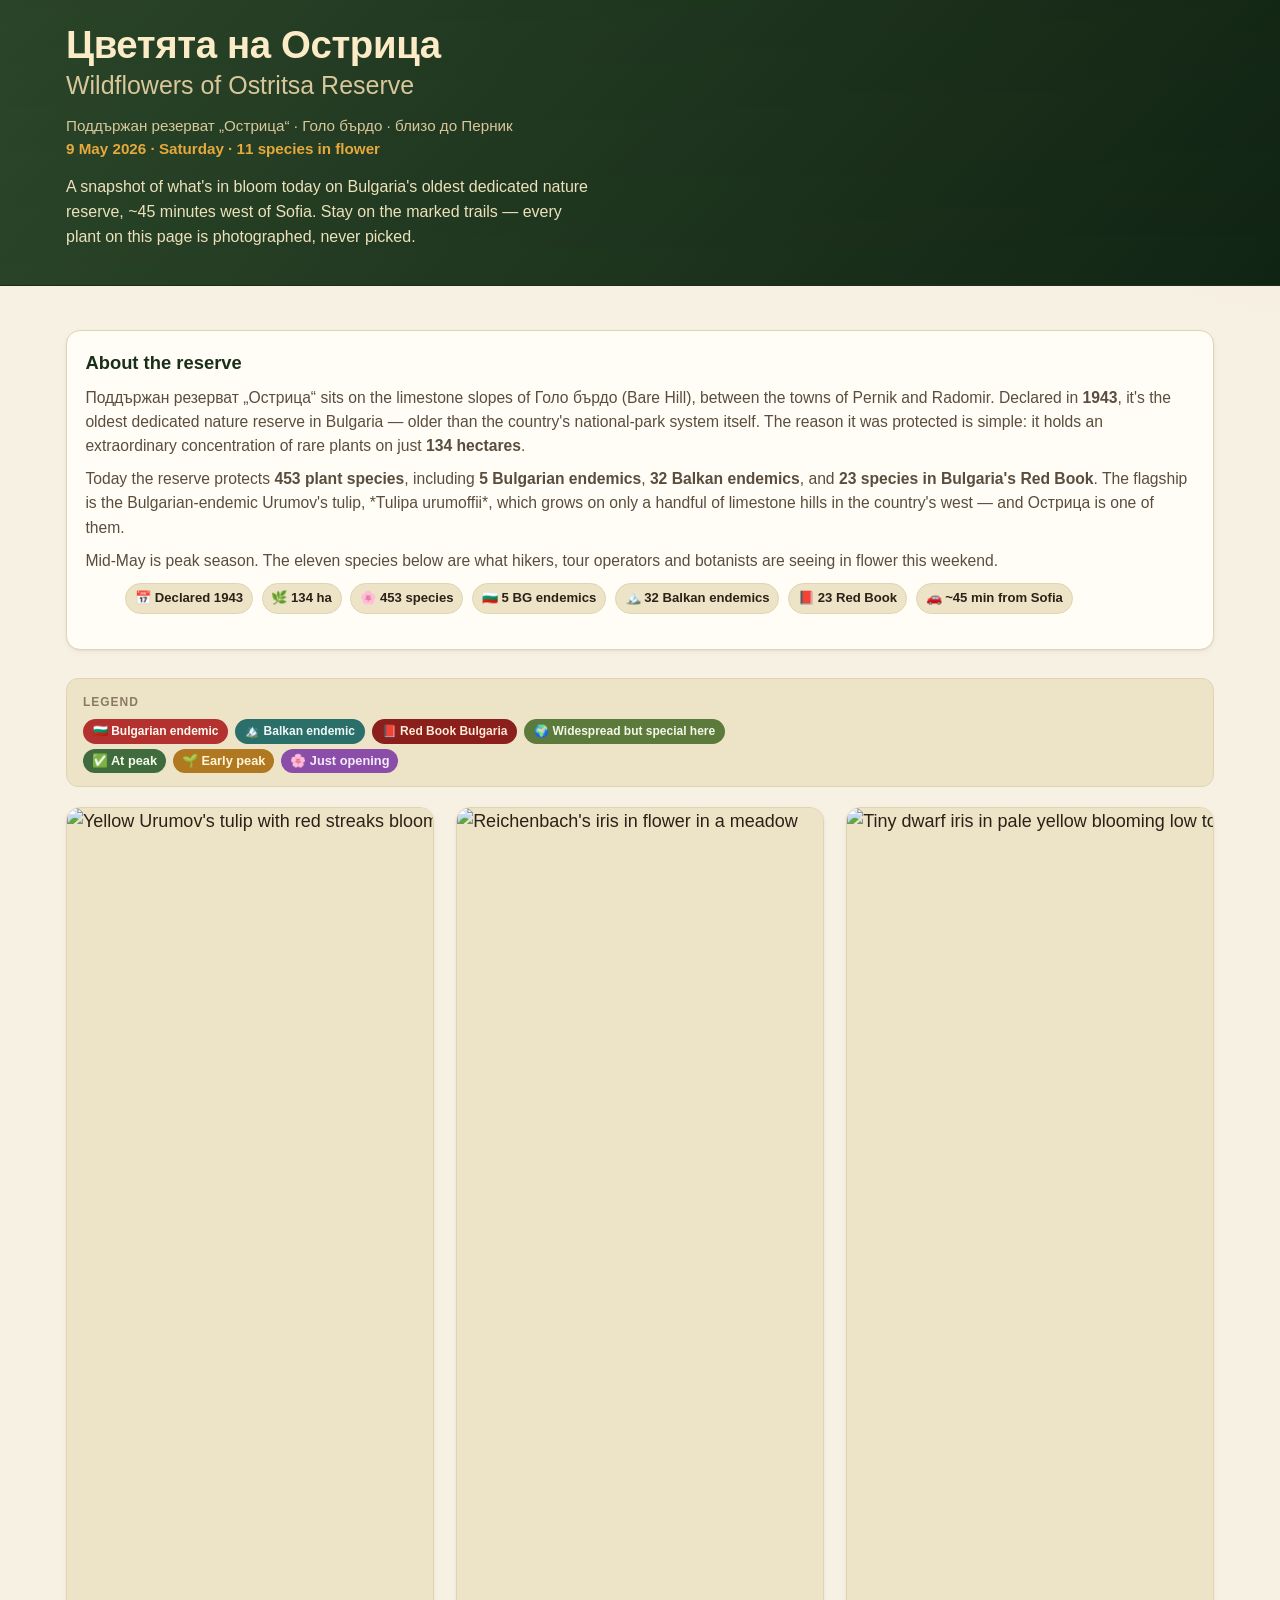
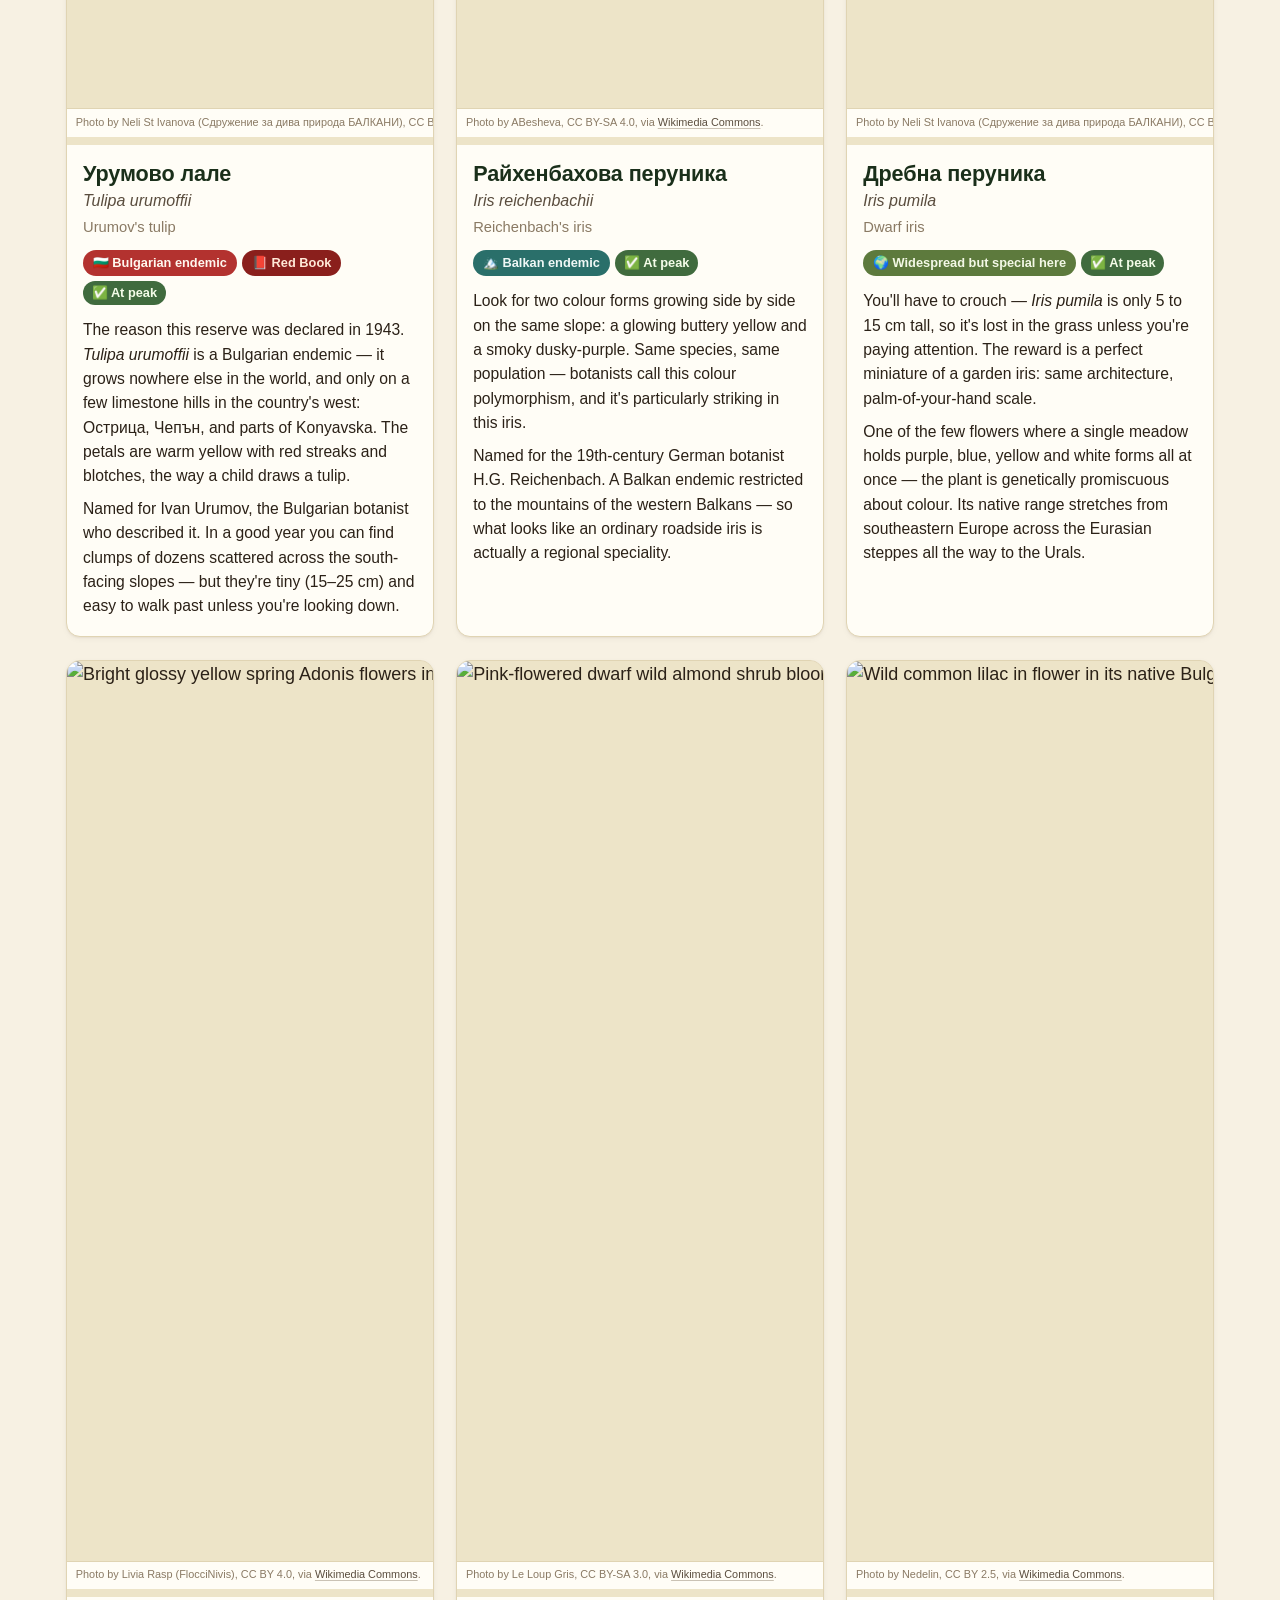
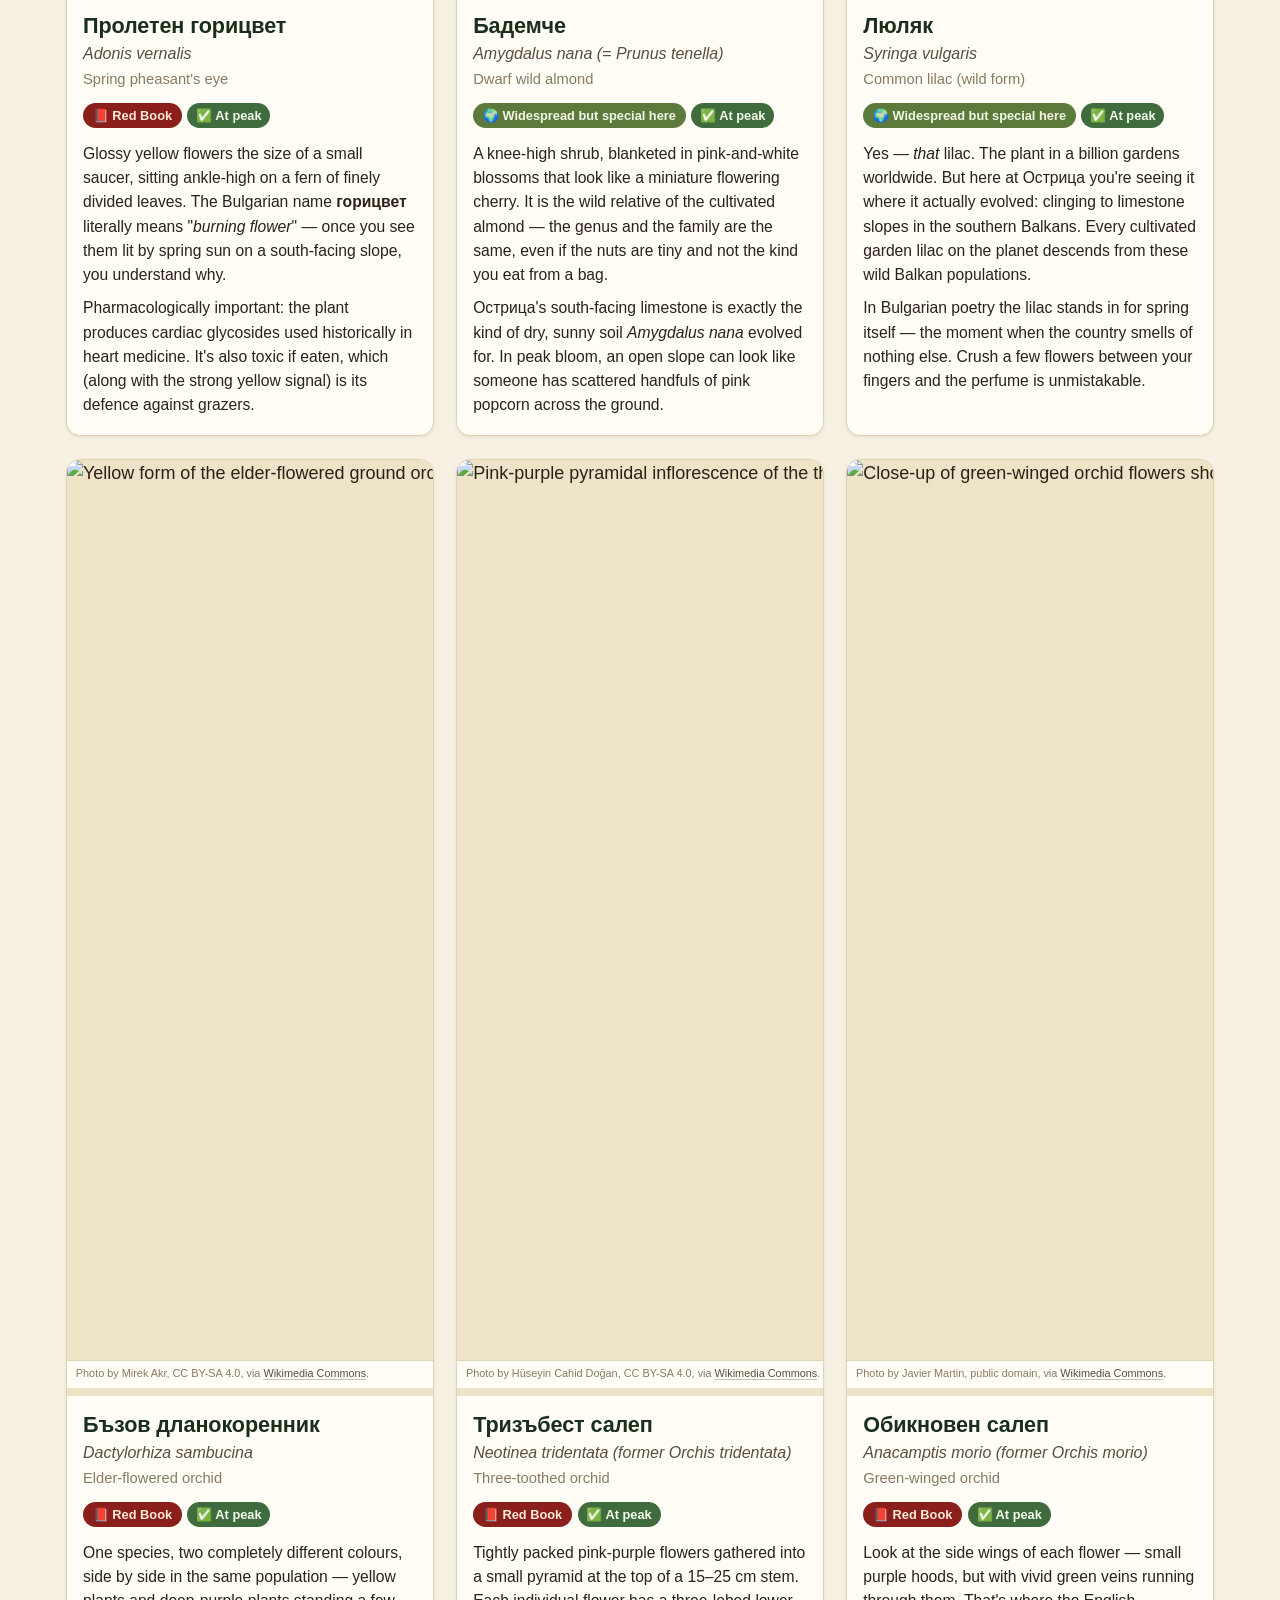
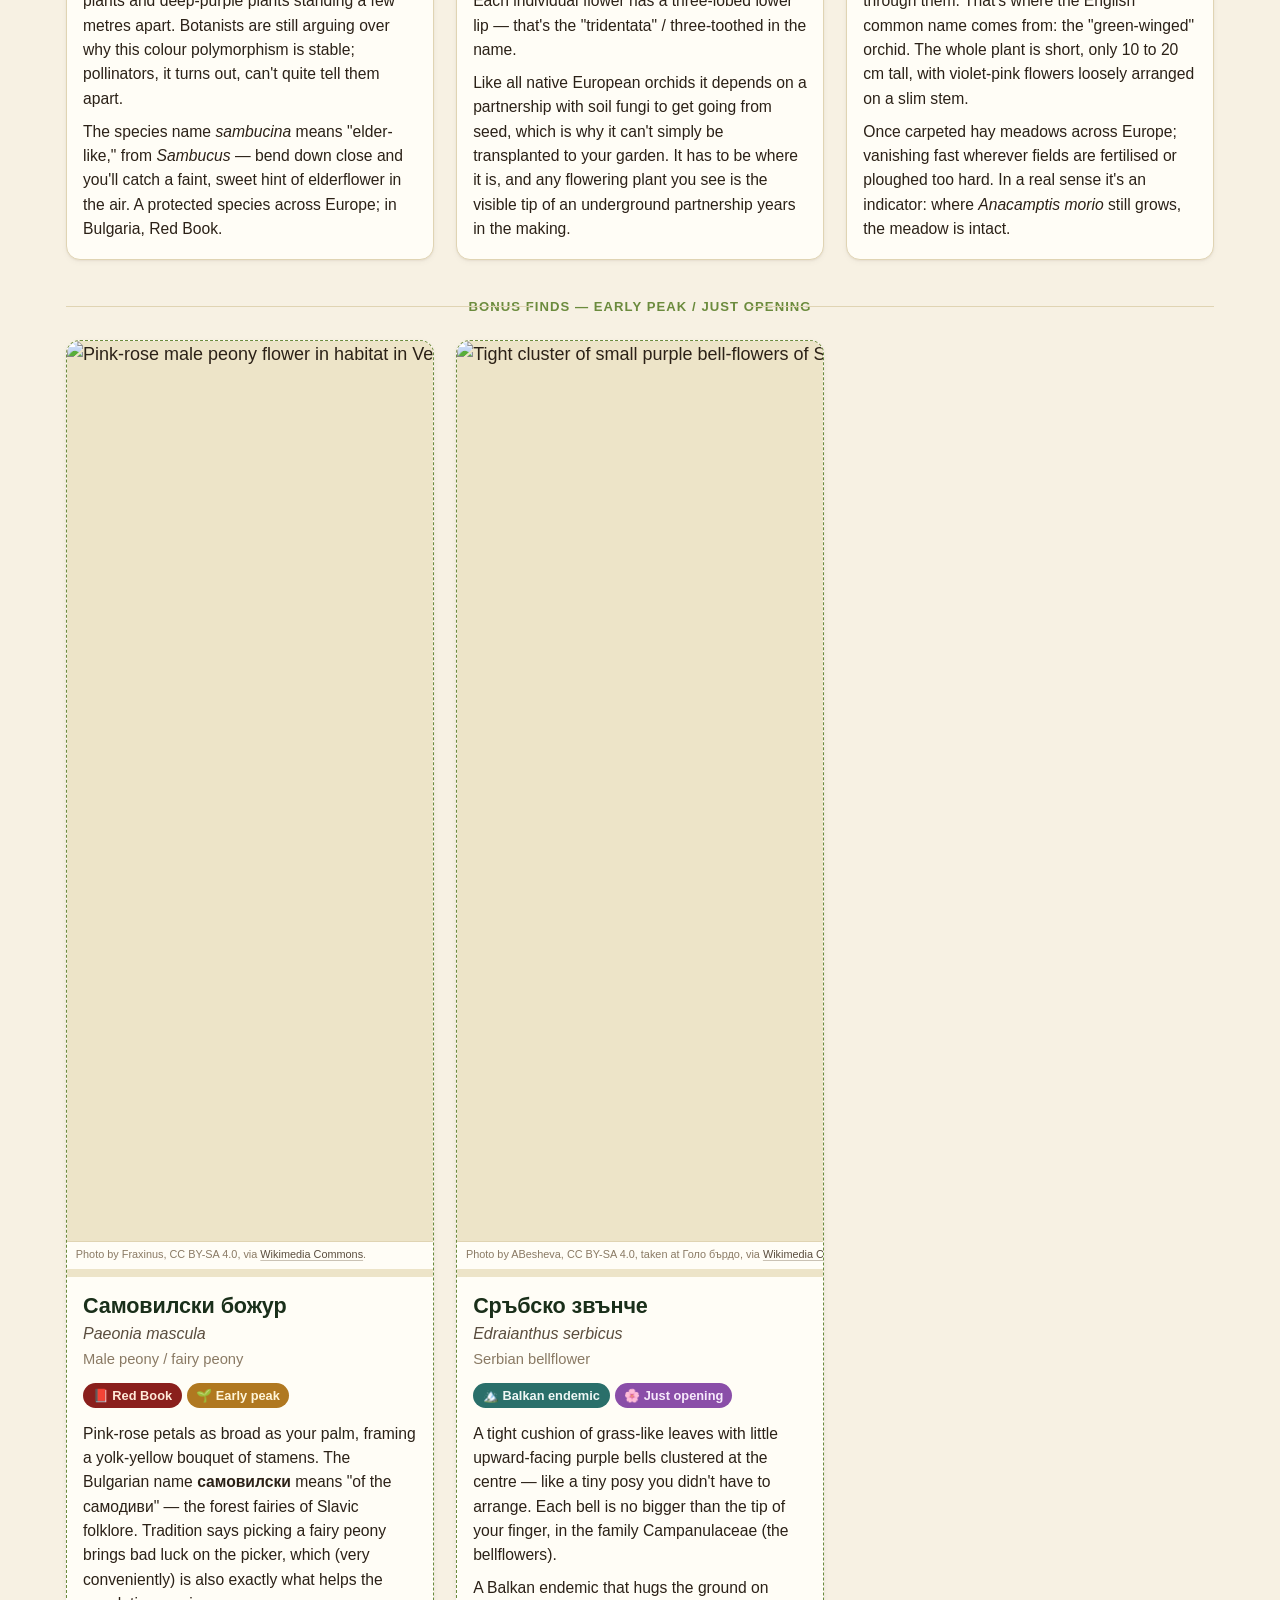
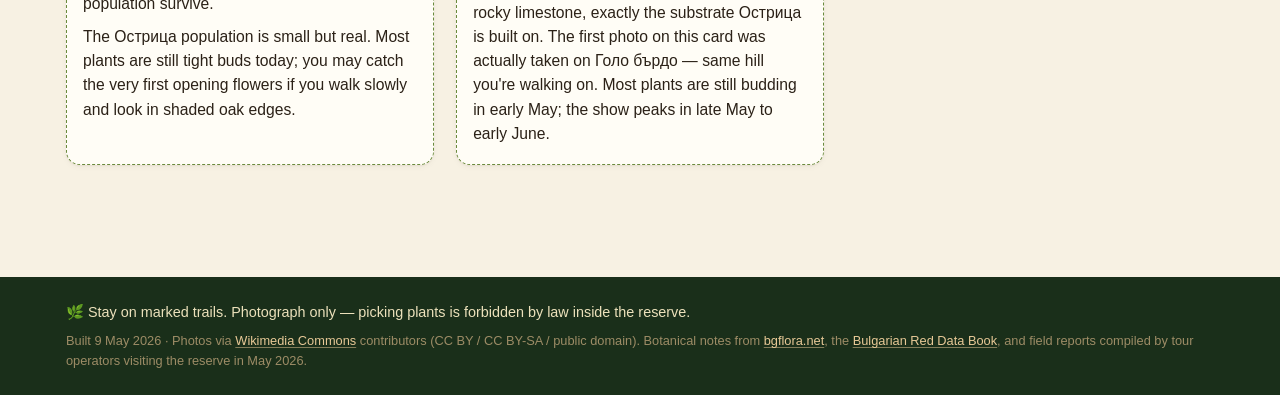
==== ostritsa-flowers-may-2026/index.html @ 16b2f742 "Add ostritsa-flowers-may-2026: 11 wildflowers in bloom today Single self-contained HTML page listing" ====
<!doctype html>
<html lang="bg">
<head>
<meta charset="utf-8" />
<meta name="viewport" content="width=device-width,initial-scale=1,viewport-fit=cover" />
<meta name="theme-color" content="#2d4a2c" />
<meta name="color-scheme" content="light" />
<title lang="bg">Цветята на Острица — 9 май 2026</title>
<meta name="description" content="Какви диви цветя цъфтят сега в Поддържан резерват „Острица“ на Голо бърдо, край Перник — 11 вида на 9 май 2026 г." />
<meta property="og:title" content="Цветята на Острица — Wildflowers of Ostritsa Reserve" />
<meta property="og:description" content="Eleven wildflower species blooming today (9 May 2026) at Bulgaria's oldest dedicated nature reserve, on Golo Bardo near Pernik." />
<meta property="og:type" content="article" />
<style>
/* ------------------------------------------------------------------
   Цветята на Острица — single-file mobile-first stylesheet
   Warm, natural palette: aged-cream paper, forest green, terracotta
   ------------------------------------------------------------------ */

:root {
  /* palette */
  --paper:        #f7f1e3;   /* warm cream background */
  --paper-deep:   #ede4c8;   /* slightly darker cream for header/footer */
  --card:         #fffdf6;   /* card surface */
  --ink:          #2b2117;   /* primary text */
  --ink-soft:     #5a4d3e;   /* secondary text */
  --ink-mute:     #8a7a64;   /* tertiary text */
  --rule:         #e0d4b3;   /* dividers and outlines */

  --forest:       #2d4a2c;   /* primary accent (header band) */
  --forest-deep:  #1a2f1a;
  --moss:         #6b8b3d;
  --terracotta:   #c75d3a;   /* warm accent */
  --sun:          #e6a93b;   /* highlight */

  /* rarity badge colors */
  --badge-bg:     #b3322f;   /* Bulgarian endemic — strong red */
  --badge-bg-fg:  #fff8ef;
  --badge-bk:     #2a6f6a;   /* Balkan endemic — teal */
  --badge-bk-fg:  #f0f8f6;
  --badge-rb:     #8a1f1c;   /* Red Book — deep crimson */
  --badge-rb-fg:  #ffe9d8;
  --badge-ws:     #5d7a3d;   /* widespread but special — sage */
  --badge-ws-fg:  #f3f8e6;

  /* bloom-status colors */
  --status-peak-bg:   #406b3e;
  --status-peak-fg:   #f3fce8;
  --status-early-bg:  #b07820;
  --status-early-fg:  #fff5d8;
  --status-open-bg:   #8a4ea8;
  --status-open-fg:   #f7eafc;

  /* layout */
  --maxw: 1180px;
  --gap:  1rem;
  --radius: 14px;

  /* shadows */
  --shadow-sm: 0 1px 2px rgba(43, 33, 23, 0.06), 0 2px 6px rgba(43, 33, 23, 0.04);
  --shadow-md: 0 2px 6px rgba(43, 33, 23, 0.08), 0 8px 22px rgba(43, 33, 23, 0.10);
}

/* ----- reset-ish ----- */
*, *::before, *::after { box-sizing: border-box; }

html {
  -webkit-text-size-adjust: 100%;
  scroll-behavior: smooth;
}

body {
  margin: 0;
  font-family: -apple-system, BlinkMacSystemFont, "Segoe UI", Roboto,
               "Helvetica Neue", Arial, "Noto Sans", "Liberation Sans",
               "Apple Color Emoji", "Segoe UI Emoji", "Noto Color Emoji",
               sans-serif;
  font-size: 17px;
  line-height: 1.55;
  color: var(--ink);
  background: var(--paper);
  background-image:
    radial-gradient(900px 500px at 0% -10%, rgba(231, 207, 154, 0.50), transparent 60%),
    radial-gradient(800px 500px at 110% 5%, rgba(199, 93, 58, 0.10), transparent 60%);
  background-attachment: fixed;
  -webkit-font-smoothing: antialiased;
  -moz-osx-font-smoothing: grayscale;
}

img { max-width: 100%; display: block; }

a {
  color: var(--terracotta);
  text-decoration: underline;
  text-decoration-thickness: 1px;
  text-underline-offset: 2px;
  border-radius: 2px;
}
a:focus-visible { outline: 2px solid var(--terracotta); outline-offset: 2px; }
a:hover { color: #a64528; }

p { margin: 0 0 .75em; }

/* ----- layout ----- */
.container {
  max-width: var(--maxw);
  margin: 0 auto;
  padding: 1.25rem 1rem 4rem;
}

/* ----- header ----- */
.site-header {
  background:
    linear-gradient(180deg, rgba(0,0,0,0.08), rgba(0,0,0,0)),
    linear-gradient(135deg, var(--forest) 0%, var(--forest-deep) 70%, #102414 100%);
  color: #fbecc7;
  border-bottom: 1px solid var(--forest-deep);
}
.site-header .header-inner {
  max-width: var(--maxw);
  margin: 0 auto;
  padding: 1.5rem 1rem 1.5rem;
}
.site-header h1 {
  font-size: clamp(1.5rem, 5vw + .25rem, 2.4rem);
  line-height: 1.1;
  margin: 0;
  font-weight: 700;
  color: #fbecc7;
  letter-spacing: -0.01em;
}
.site-header h1 .h1-en {
  display: block;
  font-size: 0.65em;
  font-weight: 500;
  color: #d8c79a;
  margin-top: .25em;
  letter-spacing: 0;
}
.site-header .meta {
  margin-top: .85rem;
  color: #d8c79a;
  font-size: .95rem;
  font-weight: 500;
}
.site-header .meta .date { color: var(--sun); font-weight: 600; }
.site-header .lede {
  margin-top: .9rem;
  color: #ece1bb;
  font-size: 1rem;
  line-height: 1.55;
  max-width: 60ch;
}

/* ----- intro ----- */
.intro {
  background: var(--card);
  border: 1px solid var(--rule);
  border-radius: var(--radius);
  padding: 1.1rem 1.15rem;
  margin: 1.5rem 0 1.75rem;
  box-shadow: var(--shadow-sm);
}
.intro h2 {
  font-size: 1.15rem;
  margin: 0 0 .5rem;
  color: var(--forest-deep);
}
.intro p { margin: 0 0 .55em; color: var(--ink-soft); font-size: .98rem; }
.intro p:last-child { margin-bottom: 0; }
.intro .stats {
  display: flex;
  flex-wrap: wrap;
  gap: .35rem .55rem;
  margin-top: .65rem;
}
.intro .stat-chip {
  display: inline-flex;
  align-items: center;
  background: var(--paper-deep);
  border: 1px solid var(--rule);
  color: var(--ink);
  font-size: .82rem;
  font-weight: 600;
  padding: .25rem .55rem;
  border-radius: 999px;
}

/* ----- legend ----- */
.legend {
  margin: 0 0 1.25rem;
  padding: .85rem 1rem;
  background: var(--paper-deep);
  border: 1px solid var(--rule);
  border-radius: 12px;
}
.legend h3 {
  font-size: .75rem;
  font-weight: 700;
  text-transform: uppercase;
  letter-spacing: .08em;
  color: var(--ink-mute);
  margin: 0 0 .5rem;
}
.legend-row {
  display: flex;
  flex-wrap: wrap;
  gap: .35rem .45rem;
}
.legend .badge { font-size: .75rem; }

/* ----- species grid ----- */
.species-grid {
  display: grid;
  grid-template-columns: 1fr;
  gap: 1.1rem;
}

@media (min-width: 768px) {
  .species-grid { grid-template-columns: 1fr 1fr; gap: 1.4rem; }
}

@media (min-width: 1100px) {
  .species-grid { grid-template-columns: 1fr 1fr 1fr; }
}

/* ----- card ----- */
.species-card {
  background: var(--card);
  border: 1px solid var(--rule);
  border-radius: var(--radius);
  overflow: hidden;
  box-shadow: var(--shadow-sm);
  display: flex;
  flex-direction: column;
}
.species-card.bonus {
  border-style: dashed;
  border-color: var(--moss);
  background:
    linear-gradient(0deg, var(--card), var(--card)),
    linear-gradient(180deg, rgba(107, 139, 61, 0.08), transparent);
}

.photos { display: grid; gap: 1px; background: var(--rule); }
.photos.one  { grid-template-columns: 1fr; }
.photos.two  { grid-template-columns: 1fr 1fr; }
@media (max-width: 480px) {
  .photos.two { grid-template-columns: 1fr; }
}

.photo {
  position: relative;
  background: var(--paper-deep);
  display: block;
}
.photo img {
  width: 100%;
  aspect-ratio: 4 / 3;
  object-fit: cover;
  display: block;
}
.photo .credit {
  font-size: .68rem;
  line-height: 1.35;
  color: var(--ink-mute);
  padding: .35rem .55rem .45rem;
  background: var(--card);
  border-top: 1px solid var(--rule);
}
.photo .credit a {
  color: var(--ink-soft);
  text-decoration: underline;
  text-decoration-color: rgba(138, 122, 100, 0.45);
}

/* placeholder photo (when no Commons image is available) */
.photo-placeholder {
  aspect-ratio: 4 / 3;
  display: flex;
  flex-direction: column;
  align-items: center;
  justify-content: center;
  text-align: center;
  padding: 1.25rem;
  background:
    repeating-linear-gradient(45deg,
      rgba(107, 139, 61, 0.10) 0 12px,
      rgba(107, 139, 61, 0.04) 12px 24px);
  color: var(--forest-deep);
}
.photo-placeholder .icon { font-size: 2rem; margin-bottom: .35rem; opacity: .8; }
.photo-placeholder p { margin: 0 0 .35em; font-size: .92rem; line-height: 1.4; max-width: 28ch; }
.photo-placeholder a { font-size: .9rem; }

/* ----- card body ----- */
.card-body { padding: 1rem 1rem 1.1rem; }

.species-card .name-bg {
  font-size: 1.35rem;
  line-height: 1.2;
  font-weight: 700;
  color: var(--forest-deep);
  margin: 0 0 .15rem;
  letter-spacing: -0.005em;
}
.species-card .name-latin {
  font-size: 1rem;
  font-style: italic;
  color: var(--ink-soft);
  margin: 0;
}
.species-card .name-en {
  font-size: .92rem;
  color: var(--ink-mute);
  margin: .1rem 0 0;
}

/* tag row */
.tag-row {
  display: flex;
  flex-wrap: wrap;
  gap: .35rem;
  margin: .75rem 0 .85rem;
}

/* badges (rarity) */
.badge {
  display: inline-flex;
  align-items: center;
  gap: .3rem;
  padding: .25rem .55rem;
  border-radius: 999px;
  font-size: .8rem;
  font-weight: 700;
  line-height: 1.2;
  white-space: nowrap;
  border: 1px solid transparent;
}
.badge-bg-endemic { background: var(--badge-bg); color: var(--badge-bg-fg); }
.badge-bk-endemic { background: var(--badge-bk); color: var(--badge-bk-fg); }
.badge-redbook    { background: var(--badge-rb); color: var(--badge-rb-fg); }
.badge-widespread { background: var(--badge-ws); color: var(--badge-ws-fg); }

/* status pill */
.status {
  display: inline-flex;
  align-items: center;
  gap: .3rem;
  padding: .25rem .55rem;
  border-radius: 999px;
  font-size: .8rem;
  font-weight: 700;
  line-height: 1.2;
  white-space: nowrap;
}
.status-peak  { background: var(--status-peak-bg);  color: var(--status-peak-fg); }
.status-early { background: var(--status-early-bg); color: var(--status-early-fg); }
.status-open  { background: var(--status-open-bg);  color: var(--status-open-fg); }

/* description */
.desc {
  margin-top: .15rem;
  font-size: .98rem;
  line-height: 1.55;
  color: var(--ink);
}
.desc p { margin: 0 0 .55em; }
.desc p:last-child { margin-bottom: 0; }

/* ----- divider before bonus ----- */
.bonus-divider {
  margin: 2rem 0 1.25rem;
  text-align: center;
  position: relative;
}
.bonus-divider::before, .bonus-divider::after {
  content: '';
  position: absolute;
  top: 50%; height: 1px;
  width: calc(50% - 110px);
  background: var(--rule);
}
.bonus-divider::before { left: 0; }
.bonus-divider::after  { right: 0; }
.bonus-divider span {
  display: inline-block;
  background: var(--paper);
  padding: 0 .9rem;
  font-size: .82rem;
  font-weight: 700;
  text-transform: uppercase;
  letter-spacing: .08em;
  color: var(--moss);
}

/* ----- footer ----- */
.site-footer {
  background: var(--forest-deep);
  color: #d4c39a;
  margin-top: 3rem;
  padding: 1.5rem 0;
}
.site-footer .footer-inner {
  max-width: var(--maxw);
  margin: 0 auto;
  padding: 0 1rem;
  font-size: .9rem;
}
.site-footer .rules {
  margin: 0 0 .55em;
  color: #ece1bb;
  font-weight: 500;
}
.site-footer .credits { margin: .35em 0 0; color: #9d8c66; font-size: .8rem; }
.site-footer a { color: #e8c997; text-decoration-color: rgba(232, 201, 151, 0.5); }

/* ----- responsive tweaks ----- */
@media (max-width: 374px) {
  body { font-size: 16px; }
  .container { padding: 1rem .75rem 3rem; }
  .site-header h1 { font-size: 1.45rem; }
  .species-card .name-bg { font-size: 1.25rem; }
}

@media (min-width: 600px) {
  body { font-size: 18px; }
}

/* ----- accessibility / motion ----- */
:focus-visible { outline: 2px solid var(--terracotta); outline-offset: 2px; }

@media (prefers-reduced-motion: reduce) {
  html { scroll-behavior: auto; }
  * { transition-duration: .01ms !important; animation-duration: .01ms !important; }
}

/* ----- print ----- */
@media print {
  body { background: #fff; color: #000; }
  .site-header, .intro, .legend, .species-card, .site-footer {
    background: #fff; box-shadow: none; border: 1px solid #ccc;
  }
  .photos { page-break-inside: avoid; }
}
</style>
</head>
<body>

<header class="site-header">
  <div class="header-inner">
    <h1>
      <span lang="bg">Цветята на Острица</span>
      <span class="h1-en" lang="en">Wildflowers of Ostritsa Reserve</span>
    </h1>
    <p class="meta">
      <span lang="bg">Поддържан резерват „Острица“ · Голо бърдо · близо до Перник</span>
      <br />
      <span class="date" lang="en">9 May 2026 · Saturday · 11 species in flower</span>
    </p>
    <p class="lede" lang="en">
      A snapshot of what's in bloom today on Bulgaria's oldest dedicated nature reserve, ~45 minutes west of Sofia. Stay on the marked trails — every plant on this page is photographed, never picked.
    </p>
  </div>
</header>

<main class="container">

  <section class="intro" aria-labelledby="about-heading">
    <h2 id="about-heading" lang="en">About the reserve</h2>
    <p lang="en">
      Поддържан резерват „Острица“ sits on the limestone slopes of Голо бърдо (Bare Hill), between the towns of Pernik and Radomir. Declared in <strong>1943</strong>, it's the oldest dedicated nature reserve in Bulgaria — older than the country's national-park system itself. The reason it was protected is simple: it holds an extraordinary concentration of rare plants on just <strong>134 hectares</strong>.
    </p>
    <p lang="en">
      Today the reserve protects <strong>453 plant species</strong>, including <strong>5 Bulgarian endemics</strong>, <strong>32 Balkan endemics</strong>, and <strong>23 species in Bulgaria's Red Book</strong>. The flagship is the Bulgarian-endemic Urumov's tulip, *Tulipa urumoffii*, which grows on only a handful of limestone hills in the country's west — and Острица is one of them.
    </p>
    <p lang="en">
      Mid-May is peak season. The eleven species below are what hikers, tour operators and botanists are seeing in flower this weekend.
    </p>
    <ul class="stats" aria-label="Reserve facts">
      <li class="stat-chip" lang="en">📅 Declared 1943</li>
      <li class="stat-chip" lang="en">🌿 134 ha</li>
      <li class="stat-chip" lang="en">🌸 453 species</li>
      <li class="stat-chip" lang="en">🇧🇬 5 BG endemics</li>
      <li class="stat-chip" lang="en">🏔 32 Balkan endemics</li>
      <li class="stat-chip" lang="en">📕 23 Red Book</li>
      <li class="stat-chip" lang="en">🚗 ~45 min from Sofia</li>
    </ul>
  </section>

  <section class="legend" aria-labelledby="legend-heading">
    <h3 id="legend-heading" lang="en">Legend</h3>
    <div class="legend-row" aria-label="Rarity tags">
      <span class="badge badge-bg-endemic" lang="en">🇧🇬 Bulgarian endemic</span>
      <span class="badge badge-bk-endemic" lang="en">🏔 Balkan endemic</span>
      <span class="badge badge-redbook" lang="en">📕 Red Book Bulgaria</span>
      <span class="badge badge-widespread" lang="en">🌍 Widespread but special here</span>
    </div>
    <div class="legend-row" aria-label="Bloom status" style="margin-top: .35rem;">
      <span class="status status-peak" lang="en">✅ At peak</span>
      <span class="status status-early" lang="en">🌱 Early peak</span>
      <span class="status status-open" lang="en">🌸 Just opening</span>
    </div>
  </section>

  <section class="species-grid" aria-label="Species blooming today">

    <!-- 1 ============================================================ -->
    <article class="species-card" id="tulipa-urumoffii">
      <div class="photos one">
        <div class="photo">
          <img loading="lazy"
               src="https://upload.wikimedia.org/wikipedia/commons/0/0b/Tulipa_urumoffii-%D0%A3%D1%80%D1%83%D0%BC%D0%BE%D0%B2%D0%BE_%D0%BB%D0%B0%D0%BB%D0%B5-Chepan.jpg"
               alt="Yellow Urumov's tulip with red streaks blooming on a Bulgarian limestone slope"
               width="1200" height="900" />
          <p class="credit" lang="en">
            Photo by Neli St Ivanova (Сдружение за дива природа БАЛКАНИ), CC&nbsp;BY-SA 4.0,
            via <a rel="noopener" href="https://commons.wikimedia.org/wiki/File:Tulipa_urumoffii-%D0%A3%D1%80%D1%83%D0%BC%D0%BE%D0%B2%D0%BE_%D0%BB%D0%B0%D0%BB%D0%B5-Chepan.jpg">Wikimedia Commons</a>.
          </p>
        </div>
      </div>
      <div class="card-body">
        <h2 class="name-bg" lang="bg">Урумово лале</h2>
        <p class="name-latin"><i lang="la">Tulipa urumoffii</i></p>
        <p class="name-en" lang="en">Urumov's tulip</p>
        <div class="tag-row">
          <span class="badge badge-bg-endemic" lang="en">🇧🇬 Bulgarian endemic</span>
          <span class="badge badge-redbook" lang="en">📕 Red Book</span>
          <span class="status status-peak" lang="en">✅ At peak</span>
        </div>
        <div class="desc" lang="en">
          <p>
            The reason this reserve was declared in 1943. <i>Tulipa urumoffii</i> is a Bulgarian endemic — it grows nowhere else in the world, and only on a few limestone hills in the country's west: Острица, Чепън, and parts of Konyavska. The petals are warm yellow with red streaks and blotches, the way a child draws a tulip.
          </p>
          <p>
            Named for Ivan Urumov, the Bulgarian botanist who described it. In a good year you can find clumps of dozens scattered across the south-facing slopes — but they're tiny (15–25 cm) and easy to walk past unless you're looking down.
          </p>
        </div>
      </div>
    </article>

    <!-- 2 ============================================================ -->
    <article class="species-card" id="iris-reichenbachii">
      <div class="photos two">
        <div class="photo">
          <img loading="lazy"
               src="https://upload.wikimedia.org/wikipedia/commons/f/ff/Iris_reichenbachii_Vitosha.jpg"
               alt="Reichenbach's iris in flower in a meadow"
               width="1200" height="900" />
          <p class="credit" lang="en">
            Photo by ABesheva, CC&nbsp;BY-SA 4.0,
            via <a rel="noopener" href="https://commons.wikimedia.org/wiki/File:Iris_reichenbachii_Vitosha.jpg">Wikimedia&nbsp;Commons</a>.
          </p>
        </div>
        <div class="photo">
          <img loading="lazy"
               src="https://upload.wikimedia.org/wikipedia/commons/a/a9/Iris_reichenbachii_-_bosanska_perunika.jpg"
               alt="Close-up of a Reichenbach's iris flower showing yellow and dusky-purple colour forms"
               width="1200" height="900" />
          <p class="credit" lang="en">
            Photo by Ivan Medenica, CC&nbsp;BY-SA 4.0,
            via <a rel="noopener" href="https://commons.wikimedia.org/wiki/File:Iris_reichenbachii_-_bosanska_perunika.jpg">Wikimedia&nbsp;Commons</a>.
          </p>
        </div>
      </div>
      <div class="card-body">
        <h2 class="name-bg" lang="bg">Райхенбахова перуника</h2>
        <p class="name-latin"><i lang="la">Iris reichenbachii</i></p>
        <p class="name-en" lang="en">Reichenbach's iris</p>
        <div class="tag-row">
          <span class="badge badge-bk-endemic" lang="en">🏔 Balkan endemic</span>
          <span class="status status-peak" lang="en">✅ At peak</span>
        </div>
        <div class="desc" lang="en">
          <p>
            Look for two colour forms growing side by side on the same slope: a glowing buttery yellow and a smoky dusky-purple. Same species, same population — botanists call this colour polymorphism, and it's particularly striking in this iris.
          </p>
          <p>
            Named for the 19th-century German botanist H.G. Reichenbach. A Balkan endemic restricted to the mountains of the western Balkans — so what looks like an ordinary roadside iris is actually a regional speciality.
          </p>
        </div>
      </div>
    </article>

    <!-- 3 ============================================================ -->
    <article class="species-card" id="iris-pumila">
      <div class="photos two">
        <div class="photo">
          <img loading="lazy"
               src="https://upload.wikimedia.org/wikipedia/commons/d/db/Iris_pumila-Chepan.jpg"
               alt="Tiny dwarf iris in pale yellow blooming low to the ground on Chepan mountain"
               width="1200" height="900" />
          <p class="credit" lang="en">
            Photo by Neli St Ivanova (Сдружение за дива природа БАЛКАНИ), CC&nbsp;BY-SA 4.0,
            via <a rel="noopener" href="https://commons.wikimedia.org/wiki/File:Iris_pumila-Chepan.jpg">Wikimedia&nbsp;Commons</a>.
          </p>
        </div>
        <div class="photo">
          <img loading="lazy"
               src="https://upload.wikimedia.org/wikipedia/commons/6/69/Iris_pumila_Pouzdranska_step_CZ_1.jpg"
               alt="Purple dwarf iris flowering in dry steppe meadow"
               width="1200" height="900" />
          <p class="credit" lang="en">
            Photo by Jan Eckstein, CC&nbsp;BY-SA 3.0,
            via <a rel="noopener" href="https://commons.wikimedia.org/wiki/File:Iris_pumila_Pouzdranska_step_CZ_1.jpg">Wikimedia&nbsp;Commons</a>.
          </p>
        </div>
      </div>
      <div class="card-body">
        <h2 class="name-bg" lang="bg">Дребна перуника</h2>
        <p class="name-latin"><i lang="la">Iris pumila</i></p>
        <p class="name-en" lang="en">Dwarf iris</p>
        <div class="tag-row">
          <span class="badge badge-widespread" lang="en">🌍 Widespread but special here</span>
          <span class="status status-peak" lang="en">✅ At peak</span>
        </div>
        <div class="desc" lang="en">
          <p>
            You'll have to crouch — <i>Iris pumila</i> is only 5 to 15 cm tall, so it's lost in the grass unless you're paying attention. The reward is a perfect miniature of a garden iris: same architecture, palm-of-your-hand scale.
          </p>
          <p>
            One of the few flowers where a single meadow holds purple, blue, yellow and white forms all at once — the plant is genetically promiscuous about colour. Its native range stretches from southeastern Europe across the Eurasian steppes all the way to the Urals.
          </p>
        </div>
      </div>
    </article>

    <!-- 4 ============================================================ -->
    <article class="species-card" id="adonis-vernalis">
      <div class="photos two">
        <div class="photo">
          <img loading="lazy"
               src="https://upload.wikimedia.org/wikipedia/commons/3/39/20230430_Adonis_vernalis.jpg"
               alt="Bright glossy yellow spring Adonis flowers in dense clusters in a heath meadow"
               width="1200" height="900" />
          <p class="credit" lang="en">
            Photo by Livia Rasp (FlocciNivis), CC&nbsp;BY 4.0,
            via <a rel="noopener" href="https://commons.wikimedia.org/wiki/File:20230430_Adonis_vernalis.jpg">Wikimedia&nbsp;Commons</a>.
          </p>
        </div>
        <div class="photo">
          <img loading="lazy"
               src="https://upload.wikimedia.org/wikipedia/commons/0/03/Adonis_vernalis_sl1.jpg"
               alt="Habit of spring Adonis showing finely divided leaves and large yellow flowers"
               width="1200" height="900" />
          <p class="credit" lang="en">
            Photo by Stefan Lefnaer, CC&nbsp;BY-SA 3.0,
            via <a rel="noopener" href="https://commons.wikimedia.org/wiki/File:Adonis_vernalis_sl1.jpg">Wikimedia&nbsp;Commons</a>.
          </p>
        </div>
      </div>
      <div class="card-body">
        <h2 class="name-bg" lang="bg">Пролетен горицвет</h2>
        <p class="name-latin"><i lang="la">Adonis vernalis</i></p>
        <p class="name-en" lang="en">Spring pheasant's eye</p>
        <div class="tag-row">
          <span class="badge badge-redbook" lang="en">📕 Red Book</span>
          <span class="status status-peak" lang="en">✅ At peak</span>
        </div>
        <div class="desc" lang="en">
          <p>
            Glossy yellow flowers the size of a small saucer, sitting ankle-high on a fern of finely divided leaves. The Bulgarian name <span lang="bg"><b>горицвет</b></span> literally means "<i lang="en">burning flower</i>" — once you see them lit by spring sun on a south-facing slope, you understand why.
          </p>
          <p>
            Pharmacologically important: the plant produces cardiac glycosides used historically in heart medicine. It's also toxic if eaten, which (along with the strong yellow signal) is its defence against grazers.
          </p>
        </div>
      </div>
    </article>

    <!-- 5 ============================================================ -->
    <article class="species-card" id="amygdalus-nana">
      <div class="photos two">
        <div class="photo">
          <img loading="lazy"
               src="https://upload.wikimedia.org/wikipedia/commons/f/f6/Prunus_tenella_bloom_A.jpg"
               alt="Pink-flowered dwarf wild almond shrub blooming on a dry south-facing slope"
               width="1200" height="900" />
          <p class="credit" lang="en">
            Photo by Le Loup Gris, CC&nbsp;BY-SA 3.0,
            via <a rel="noopener" href="https://commons.wikimedia.org/wiki/File:Prunus_tenella_bloom_A.jpg">Wikimedia&nbsp;Commons</a>.
          </p>
        </div>
        <div class="photo">
          <img loading="lazy"
               src="https://upload.wikimedia.org/wikipedia/commons/4/4b/Prunus_tenella_2019-04-13_9683.jpg"
               alt="Close-up of dwarf almond pink-white blossoms"
               width="1200" height="900" />
          <p class="credit" lang="en">
            Photo by Salicyna, CC&nbsp;BY-SA 4.0,
            via <a rel="noopener" href="https://commons.wikimedia.org/wiki/File:Prunus_tenella_2019-04-13_9683.jpg">Wikimedia&nbsp;Commons</a>.
          </p>
        </div>
      </div>
      <div class="card-body">
        <h2 class="name-bg" lang="bg">Бадемче</h2>
        <p class="name-latin"><i lang="la">Amygdalus nana</i> (= <i>Prunus tenella</i>)</p>
        <p class="name-en" lang="en">Dwarf wild almond</p>
        <div class="tag-row">
          <span class="badge badge-widespread" lang="en">🌍 Widespread but special here</span>
          <span class="status status-peak" lang="en">✅ At peak</span>
        </div>
        <div class="desc" lang="en">
          <p>
            A knee-high shrub, blanketed in pink-and-white blossoms that look like a miniature flowering cherry. It is the wild relative of the cultivated almond — the genus and the family are the same, even if the nuts are tiny and not the kind you eat from a bag.
          </p>
          <p>
            Острица's south-facing limestone is exactly the kind of dry, sunny soil <i>Amygdalus nana</i> evolved for. In peak bloom, an open slope can look like someone has scattered handfuls of pink popcorn across the ground.
          </p>
        </div>
      </div>
    </article>

    <!-- 6 ============================================================ -->
    <article class="species-card" id="syringa-vulgaris">
      <div class="photos two">
        <div class="photo">
          <img loading="lazy"
               src="https://upload.wikimedia.org/wikipedia/commons/0/0d/Syringa_vulgaris_Bulgaria_6.jpg"
               alt="Wild common lilac in flower in its native Bulgarian limestone habitat"
               width="1200" height="900" />
          <p class="credit" lang="en">
            Photo by Nedelin, CC&nbsp;BY 2.5,
            via <a rel="noopener" href="https://commons.wikimedia.org/wiki/File:Syringa_vulgaris_Bulgaria_6.jpg">Wikimedia&nbsp;Commons</a>.
          </p>
        </div>
        <div class="photo">
          <img loading="lazy"
               src="https://upload.wikimedia.org/wikipedia/commons/a/a6/Korina_2017-05-07_Syringa_vulgaris_3.jpg"
               alt="Close cluster of fragrant purple lilac blossoms"
               width="1200" height="900" />
          <p class="credit" lang="en">
            Photo by Katrin Schneider (korina.info), CC&nbsp;BY-SA 4.0,
            via <a rel="noopener" href="https://commons.wikimedia.org/wiki/File:Korina_2017-05-07_Syringa_vulgaris_3.jpg">Wikimedia&nbsp;Commons</a>.
          </p>
        </div>
      </div>
      <div class="card-body">
        <h2 class="name-bg" lang="bg">Люляк</h2>
        <p class="name-latin"><i lang="la">Syringa vulgaris</i></p>
        <p class="name-en" lang="en">Common lilac (wild form)</p>
        <div class="tag-row">
          <span class="badge badge-widespread" lang="en">🌍 Widespread but special here</span>
          <span class="status status-peak" lang="en">✅ At peak</span>
        </div>
        <div class="desc" lang="en">
          <p>
            Yes — <em>that</em> lilac. The plant in a billion gardens worldwide. But here at Острица you're seeing it where it actually evolved: clinging to limestone slopes in the southern Balkans. Every cultivated garden lilac on the planet descends from these wild Balkan populations.
          </p>
          <p>
            In Bulgarian poetry the lilac stands in for spring itself — the moment when the country smells of nothing else. Crush a few flowers between your fingers and the perfume is unmistakable.
          </p>
        </div>
      </div>
    </article>

    <!-- 7 ============================================================ -->
    <article class="species-card" id="dactylorhiza-sambucina">
      <div class="photos two">
        <div class="photo">
          <img loading="lazy"
               src="https://upload.wikimedia.org/wikipedia/commons/0/0e/Prstnatec_-_%C5%BElut%C3%BD.jpeg"
               alt="Yellow form of the elder-flowered ground orchid in a meadow"
               width="1200" height="900" />
          <p class="credit" lang="en">
            Photo by Mirek Akr, CC&nbsp;BY-SA 4.0,
            via <a rel="noopener" href="https://commons.wikimedia.org/wiki/File:Prstnatec_-_%C5%BElut%C3%BD.jpeg">Wikimedia&nbsp;Commons</a>.
          </p>
        </div>
        <div class="photo">
          <img loading="lazy"
               src="https://upload.wikimedia.org/wikipedia/commons/0/0f/Dactylorhiza_sambucina_43.jpg"
               alt="Purple-violet form of the elder-flowered ground orchid"
               width="1200" height="900" />
          <p class="credit" lang="en">
            Photo by Joachim Lutz, CC&nbsp;BY-SA 4.0,
            via <a rel="noopener" href="https://commons.wikimedia.org/wiki/File:Dactylorhiza_sambucina_43.jpg">Wikimedia&nbsp;Commons</a>.
          </p>
        </div>
      </div>
      <div class="card-body">
        <h2 class="name-bg" lang="bg">Бъзов дланокоренник</h2>
        <p class="name-latin"><i lang="la">Dactylorhiza sambucina</i></p>
        <p class="name-en" lang="en">Elder-flowered orchid</p>
        <div class="tag-row">
          <span class="badge badge-redbook" lang="en">📕 Red Book</span>
          <span class="status status-peak" lang="en">✅ At peak</span>
        </div>
        <div class="desc" lang="en">
          <p>
            One species, two completely different colours, side by side in the same population — yellow plants and deep-purple plants standing a few metres apart. Botanists are still arguing over why this colour polymorphism is stable; pollinators, it turns out, can't quite tell them apart.
          </p>
          <p>
            The species name <i>sambucina</i> means "elder-like," from <i>Sambucus</i> — bend down close and you'll catch a faint, sweet hint of elderflower in the air. A protected species across Europe; in Bulgaria, Red Book.
          </p>
        </div>
      </div>
    </article>

    <!-- 8 ============================================================ -->
    <article class="species-card" id="neotinea-tridentata">
      <div class="photos two">
        <div class="photo">
          <img loading="lazy"
               src="https://upload.wikimedia.org/wikipedia/commons/a/a5/Neotinea_tridentata_inflorescence.jpg"
               alt="Pink-purple pyramidal inflorescence of the three-toothed orchid"
               width="1200" height="900" />
          <p class="credit" lang="en">
            Photo by Hüseyin Cahid Doğan, CC&nbsp;BY-SA 4.0,
            via <a rel="noopener" href="https://commons.wikimedia.org/wiki/File:Neotinea_tridentata_inflorescence.jpg">Wikimedia&nbsp;Commons</a>.
          </p>
        </div>
        <div class="photo">
          <img loading="lazy"
               src="https://upload.wikimedia.org/wikipedia/commons/e/ec/Orchis_tridentata-Blueten.jpg"
               alt="Macro view of three-toothed orchid flowers showing the three-lobed lip"
               width="1200" height="900" />
          <p class="credit" lang="en">
            Photo by Tuxyso, CC&nbsp;BY-SA 3.0,
            via <a rel="noopener" href="https://commons.wikimedia.org/wiki/File:Orchis_tridentata-Blueten.jpg">Wikimedia&nbsp;Commons</a>.
          </p>
        </div>
      </div>
      <div class="card-body">
        <h2 class="name-bg" lang="bg">Тризъбест салеп</h2>
        <p class="name-latin"><i lang="la">Neotinea tridentata</i> (former <i>Orchis tridentata</i>)</p>
        <p class="name-en" lang="en">Three-toothed orchid</p>
        <div class="tag-row">
          <span class="badge badge-redbook" lang="en">📕 Red Book</span>
          <span class="status status-peak" lang="en">✅ At peak</span>
        </div>
        <div class="desc" lang="en">
          <p>
            Tightly packed pink-purple flowers gathered into a small pyramid at the top of a 15–25 cm stem. Each individual flower has a three-lobed lower lip — that's the "tridentata" / three-toothed in the name.
          </p>
          <p>
            Like all native European orchids it depends on a partnership with soil fungi to get going from seed, which is why it can't simply be transplanted to your garden. It has to be where it is, and any flowering plant you see is the visible tip of an underground partnership years in the making.
          </p>
        </div>
      </div>
    </article>

    <!-- 9 ============================================================ -->
    <article class="species-card" id="anacamptis-morio">
      <div class="photos two">
        <div class="photo">
          <img loading="lazy"
               src="https://upload.wikimedia.org/wikipedia/commons/1/1c/Orchis_morio_FlowersCloseup_2009April26_SierraMadrona.jpg"
               alt="Close-up of green-winged orchid flowers showing purple petals with green veins on the side wings"
               width="1200" height="900" />
          <p class="credit" lang="en">
            Photo by Javier Martin, public domain,
            via <a rel="noopener" href="https://commons.wikimedia.org/wiki/File:Orchis_morio_FlowersCloseup_2009April26_SierraMadrona.jpg">Wikimedia&nbsp;Commons</a>.
          </p>
        </div>
        <div class="photo">
          <img loading="lazy"
               src="https://upload.wikimedia.org/wikipedia/commons/8/84/Anacamptis_morio_flowers.jpg"
               alt="Detail of Anacamptis morio (green-winged orchid) flower with the characteristic green stripes"
               width="1200" height="900" />
          <p class="credit" lang="en">
            Photo by Bpj30, CC&nbsp;BY 4.0,
            via <a rel="noopener" href="https://commons.wikimedia.org/wiki/File:Anacamptis_morio_flowers.jpg">Wikimedia&nbsp;Commons</a>.
          </p>
        </div>
      </div>
      <div class="card-body">
        <h2 class="name-bg" lang="bg">Обикновен салеп</h2>
        <p class="name-latin"><i lang="la">Anacamptis morio</i> (former <i>Orchis morio</i>)</p>
        <p class="name-en" lang="en">Green-winged orchid</p>
        <div class="tag-row">
          <span class="badge badge-redbook" lang="en">📕 Red Book</span>
          <span class="status status-peak" lang="en">✅ At peak</span>
        </div>
        <div class="desc" lang="en">
          <p>
            Look at the side wings of each flower — small purple hoods, but with vivid green veins running through them. That's where the English common name comes from: the "green-winged" orchid. The whole plant is short, only 10 to 20 cm tall, with violet-pink flowers loosely arranged on a slim stem.
          </p>
          <p>
            Once carpeted hay meadows across Europe; vanishing fast wherever fields are fertilised or ploughed too hard. In a real sense it's an indicator: where <i>Anacamptis morio</i> still grows, the meadow is intact.
          </p>
        </div>
      </div>
    </article>

  </section>

  <!-- BONUS / EARLY -->
  <div class="bonus-divider"><span lang="en">Bonus finds — early peak / just opening</span></div>

  <section class="species-grid" aria-label="Bonus species">

    <!-- 10 ============================================================ -->
    <article class="species-card bonus" id="paeonia-mascula">
      <div class="photos two">
        <div class="photo">
          <img loading="lazy"
               src="https://upload.wikimedia.org/wikipedia/commons/6/63/Paeonia_mascula_Croatia.jpg"
               alt="Pink-rose male peony flower in habitat in Velebit Nature Park, Croatia"
               width="1200" height="900" />
          <p class="credit" lang="en">
            Photo by Fraxinus, CC&nbsp;BY-SA 4.0,
            via <a rel="noopener" href="https://commons.wikimedia.org/wiki/File:Paeonia_mascula_Croatia.jpg">Wikimedia&nbsp;Commons</a>.
          </p>
        </div>
        <div class="photo">
          <img loading="lazy"
               src="https://upload.wikimedia.org/wikipedia/commons/7/78/Paeonia_mascula_01.jpg"
               alt="Open pink-rose male peony bloom"
               width="1200" height="900" />
          <p class="credit" lang="en">
            Photo by Michael Wolf, CC&nbsp;BY-SA 3.0,
            via <a rel="noopener" href="https://commons.wikimedia.org/wiki/File:Paeonia_mascula_01.jpg">Wikimedia&nbsp;Commons</a>.
          </p>
        </div>
      </div>
      <div class="card-body">
        <h2 class="name-bg" lang="bg">Самовилски божур</h2>
        <p class="name-latin"><i lang="la">Paeonia mascula</i></p>
        <p class="name-en" lang="en">Male peony / fairy peony</p>
        <div class="tag-row">
          <span class="badge badge-redbook" lang="en">📕 Red Book</span>
          <span class="status status-early" lang="en">🌱 Early peak</span>
        </div>
        <div class="desc" lang="en">
          <p>
            Pink-rose petals as broad as your palm, framing a yolk-yellow bouquet of stamens. The Bulgarian name <span lang="bg"><b>самовилски</b></span> means "of the <span lang="bg">самодиви</span>" — the forest fairies of Slavic folklore. Tradition says picking a fairy peony brings bad luck on the picker, which (very conveniently) is also exactly what helps the population survive.
          </p>
          <p>
            The Острица population is small but real. Most plants are still tight buds today; you may catch the very first opening flowers if you walk slowly and look in shaded oak edges.
          </p>
        </div>
      </div>
    </article>

    <!-- 11 ============================================================ -->
    <article class="species-card bonus" id="edraianthus-serbicus">
      <div class="photos two">
        <div class="photo">
          <img loading="lazy"
               src="https://upload.wikimedia.org/wikipedia/commons/6/6d/Edraianthus_serbicus_%D0%93%D0%BE%D0%BB%D0%BE_%D0%B1%D1%8A%D1%80%D0%B4%D0%BE.jpg"
               alt="Tight cluster of small purple bell-flowers of Serbian bellflower hugging the ground on Golo Bardo, Bulgaria"
               width="1200" height="900" />
          <p class="credit" lang="en">
            Photo by ABesheva, CC&nbsp;BY-SA 4.0,
            taken at Голо бърдо, via
            <a rel="noopener" href="https://commons.wikimedia.org/wiki/File:Edraianthus_serbicus_%D0%93%D0%BE%D0%BB%D0%BE_%D0%B1%D1%8A%D1%80%D0%B4%D0%BE.jpg">Wikimedia&nbsp;Commons</a>.
          </p>
        </div>
        <div class="photo">
          <img loading="lazy"
               src="https://upload.wikimedia.org/wikipedia/commons/c/c4/Edraianthus_serbicus_1.jpg"
               alt="Cluster of small upturned purple bells of Serbian bellflower"
               width="876" height="600" />
          <p class="credit" lang="en">
            Photo by Ghislain118, CC&nbsp;BY-SA 3.0,
            via <a rel="noopener" href="https://commons.wikimedia.org/wiki/File:Edraianthus_serbicus_1.jpg">Wikimedia&nbsp;Commons</a>.
          </p>
        </div>
      </div>
      <div class="card-body">
        <h2 class="name-bg" lang="bg">Сръбско звънче</h2>
        <p class="name-latin"><i lang="la">Edraianthus serbicus</i></p>
        <p class="name-en" lang="en">Serbian bellflower</p>
        <div class="tag-row">
          <span class="badge badge-bk-endemic" lang="en">🏔 Balkan endemic</span>
          <span class="status status-open" lang="en">🌸 Just opening</span>
        </div>
        <div class="desc" lang="en">
          <p>
            A tight cushion of grass-like leaves with little upward-facing purple bells clustered at the centre — like a tiny posy you didn't have to arrange. Each bell is no bigger than the tip of your finger, in the family Campanulaceae (the bellflowers).
          </p>
          <p>
            A Balkan endemic that hugs the ground on rocky limestone, exactly the substrate Острица is built on. The first photo on this card was actually taken on Голо бърдо — same hill you're walking on. Most plants are still budding in early May; the show peaks in late May to early June.
          </p>
        </div>
      </div>
    </article>

  </section>

</main>

<footer class="site-footer">
  <div class="footer-inner">
    <p class="rules" lang="en">
      🌿 Stay on marked trails. Photograph only — picking plants is forbidden by law inside the reserve.
    </p>
    <p class="credits" lang="en">
      Built 9 May 2026 · Photos via <a rel="noopener" href="https://commons.wikimedia.org/wiki/Category:Plants_of_Bulgaria">Wikimedia Commons</a> contributors (CC BY / CC BY-SA / public domain). Botanical notes from <a rel="noopener" href="https://bgflora.net/">bgflora.net</a>, the <a rel="noopener" href="http://e-ecodb.bas.bg/rdb/bg/">Bulgarian Red Data Book</a>, and field reports compiled by tour operators visiting the reserve in May 2026.
    </p>
  </div>
</footer>

</body>
</html>
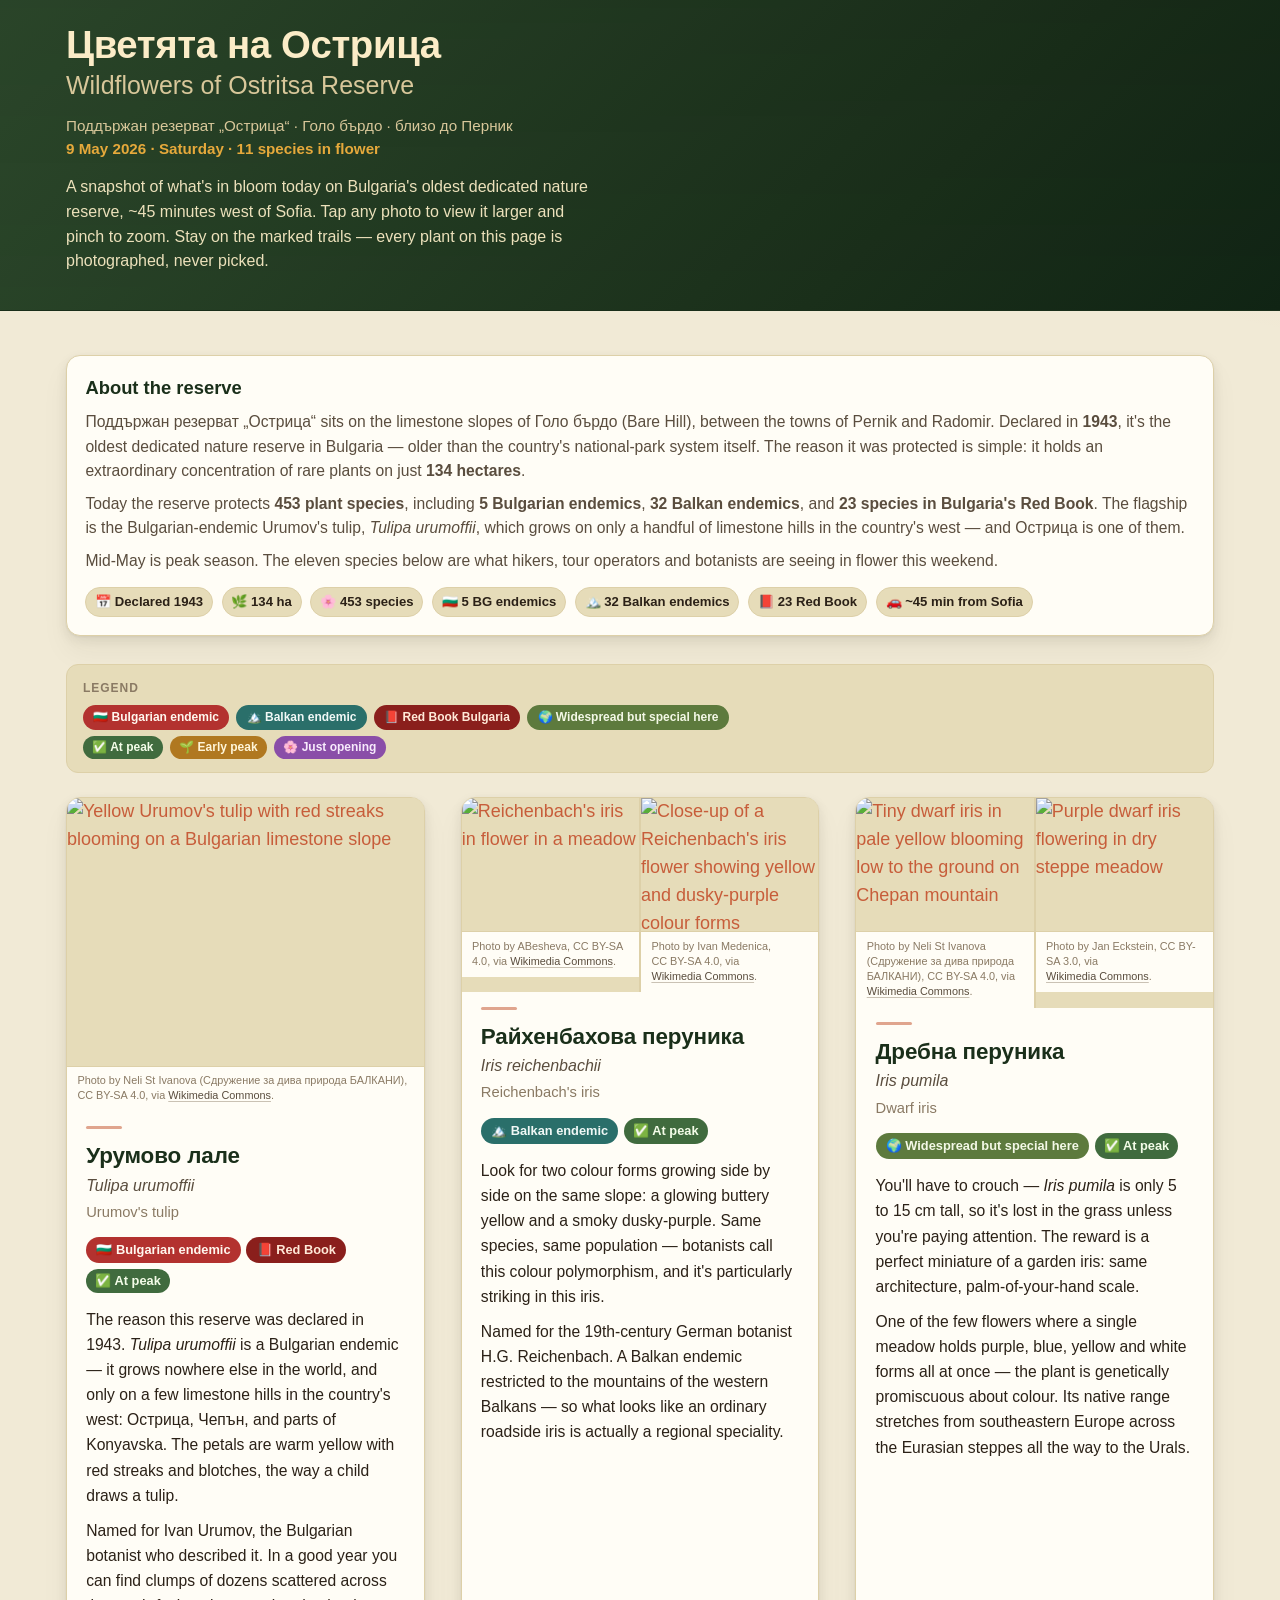
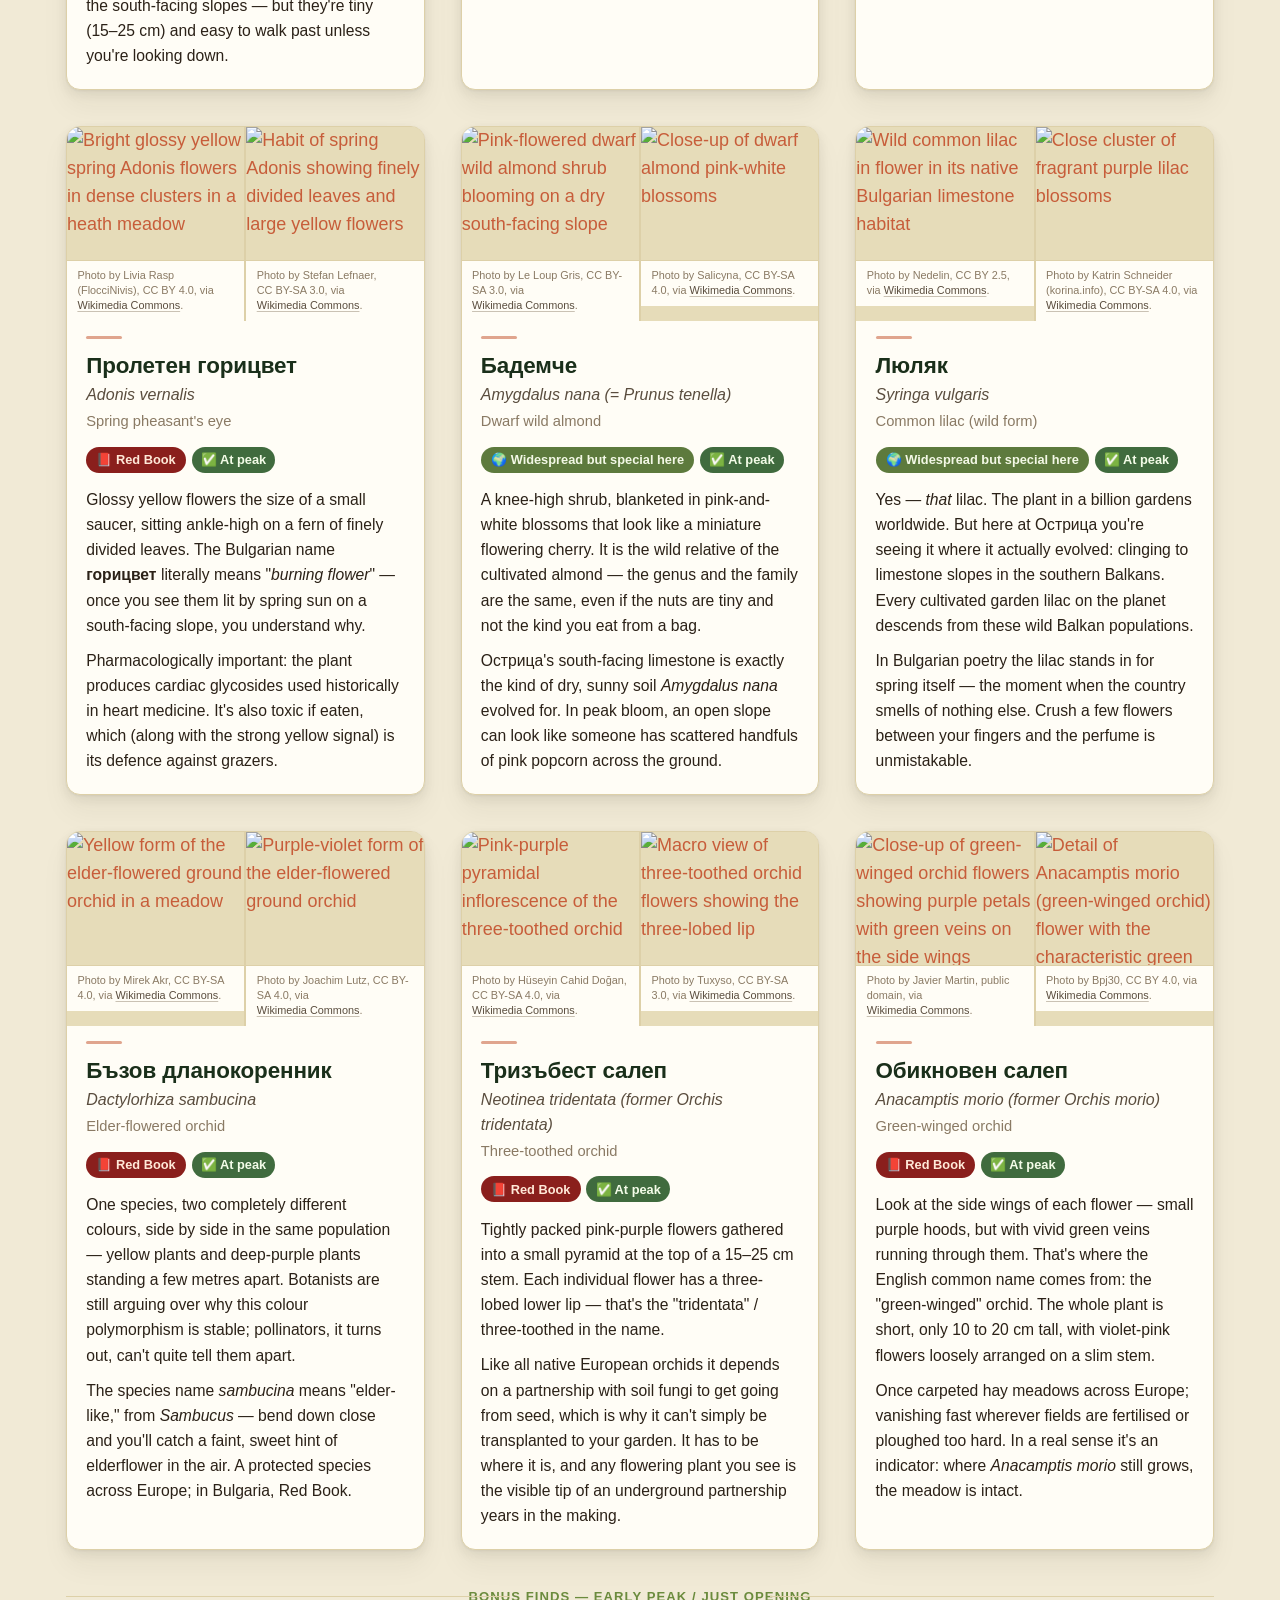
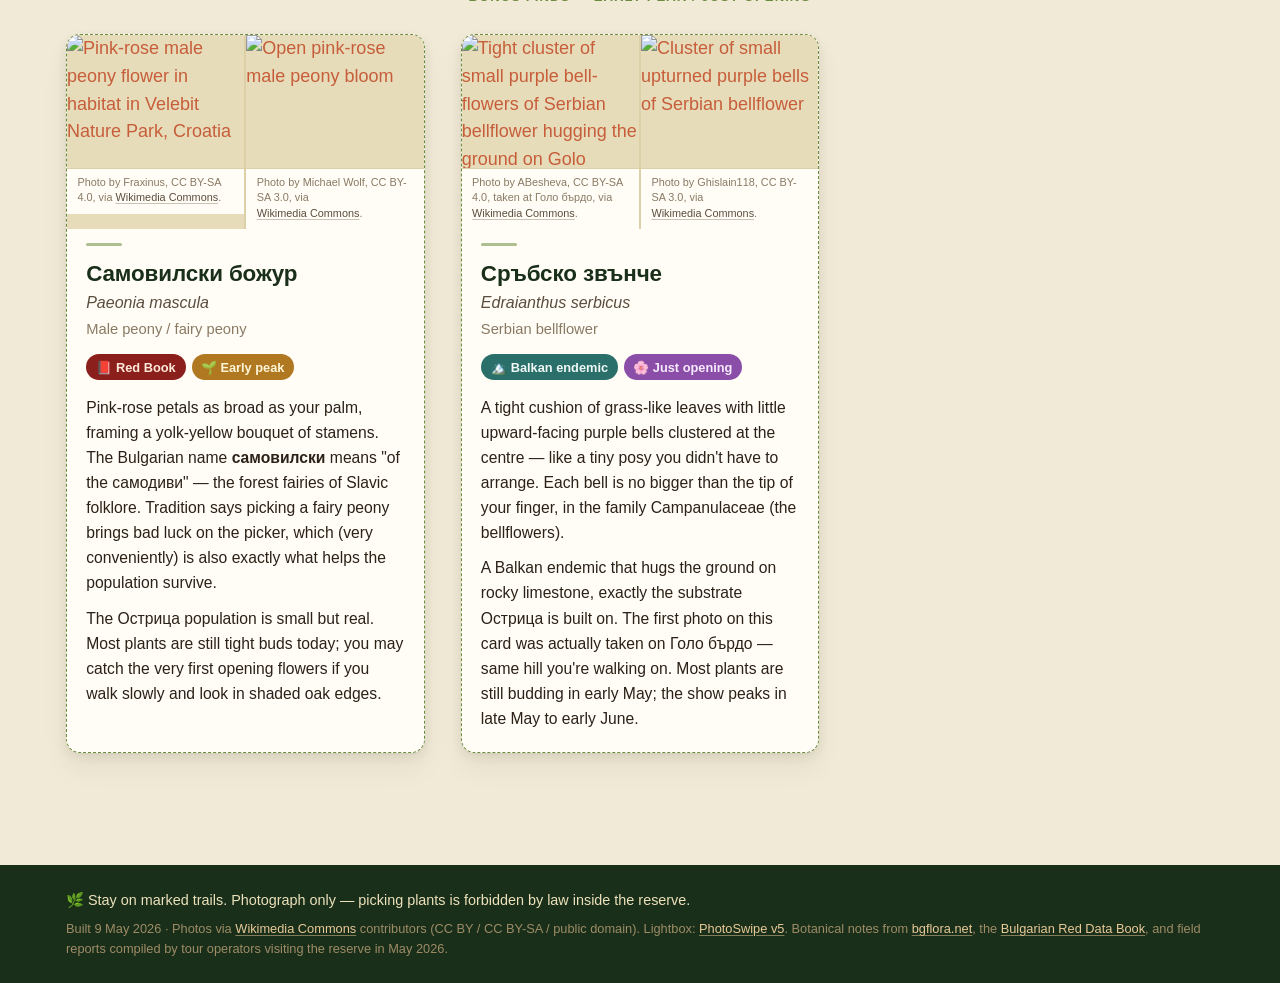
==== commit 0ac50e4c: "Fix photo overflow on mobile, add pinch-zoom lightbox, stronger card separation 1. Photos no longer " ====
--- a/ostritsa-flowers-may-2026/index.html
+++ b/ostritsa-flowers-may-2026/index.html
@@ -10,39 +10,40 @@
 <meta property="og:title" content="Цветята на Острица — Wildflowers of Ostritsa Reserve" />
 <meta property="og:description" content="Eleven wildflower species blooming today (9 May 2026) at Bulgaria's oldest dedicated nature reserve, on Golo Bardo near Pernik." />
 <meta property="og:type" content="article" />
+
+<!-- PhotoSwipe v5 stylesheet -->
+<link rel="stylesheet" href="https://unpkg.com/photoswipe@5.4.4/dist/photoswipe.css" />
+
 <style>
 /* ------------------------------------------------------------------
    Цветята на Острица — single-file mobile-first stylesheet
-   Warm, natural palette: aged-cream paper, forest green, terracotta
+   Warm palette: aged-cream paper, forest-green primary, terracotta accent
    ------------------------------------------------------------------ */
 
 :root {
-  /* palette */
-  --paper:        #f7f1e3;   /* warm cream background */
-  --paper-deep:   #ede4c8;   /* slightly darker cream for header/footer */
-  --card:         #fffdf6;   /* card surface */
-  --ink:          #2b2117;   /* primary text */
-  --ink-soft:     #5a4d3e;   /* secondary text */
-  --ink-mute:     #8a7a64;   /* tertiary text */
-  --rule:         #e0d4b3;   /* dividers and outlines */
-
-  --forest:       #2d4a2c;   /* primary accent (header band) */
+  --paper:        #f1ead6;   /* page background — slightly deeper cream so cards pop */
+  --paper-deep:   #e6dcb9;
+  --card:         #fffdf6;
+  --ink:          #2b2117;
+  --ink-soft:     #5a4d3e;
+  --ink-mute:     #8a7a64;
+  --rule:         #ddd0a8;
+
+  --forest:       #2d4a2c;
   --forest-deep:  #1a2f1a;
   --moss:         #6b8b3d;
-  --terracotta:   #c75d3a;   /* warm accent */
-  --sun:          #e6a93b;   /* highlight */
-
-  /* rarity badge colors */
-  --badge-bg:     #b3322f;   /* Bulgarian endemic — strong red */
+  --terracotta:   #c75d3a;
+  --sun:          #e6a93b;
+
+  --badge-bg:     #b3322f;
   --badge-bg-fg:  #fff8ef;
-  --badge-bk:     #2a6f6a;   /* Balkan endemic — teal */
+  --badge-bk:     #2a6f6a;
   --badge-bk-fg:  #f0f8f6;
-  --badge-rb:     #8a1f1c;   /* Red Book — deep crimson */
+  --badge-rb:     #8a1f1c;
   --badge-rb-fg:  #ffe9d8;
-  --badge-ws:     #5d7a3d;   /* widespread but special — sage */
+  --badge-ws:     #5d7a3d;
   --badge-ws-fg:  #f3f8e6;
 
-  /* bloom-status colors */
   --status-peak-bg:   #406b3e;
   --status-peak-fg:   #f3fce8;
   --status-early-bg:  #b07820;
@@ -50,17 +51,20 @@
   --status-open-bg:   #8a4ea8;
   --status-open-fg:   #f7eafc;
 
-  /* layout */
   --maxw: 1180px;
-  --gap:  1rem;
   --radius: 14px;
 
-  /* shadows */
-  --shadow-sm: 0 1px 2px rgba(43, 33, 23, 0.06), 0 2px 6px rgba(43, 33, 23, 0.04);
-  --shadow-md: 0 2px 6px rgba(43, 33, 23, 0.08), 0 8px 22px rgba(43, 33, 23, 0.10);
-}
-
-/* ----- reset-ish ----- */
+  /* stronger card shadow for clear separation */
+  --shadow-card:
+    0 1px 2px rgba(43, 33, 23, 0.05),
+    0 4px 12px rgba(43, 33, 23, 0.08),
+    0 16px 28px rgba(43, 33, 23, 0.05);
+  --shadow-card-hover:
+    0 2px 4px rgba(43, 33, 23, 0.07),
+    0 8px 18px rgba(43, 33, 23, 0.10),
+    0 22px 36px rgba(43, 33, 23, 0.07);
+}
+
 *, *::before, *::after { box-sizing: border-box; }
 
 html {
@@ -79,14 +83,22 @@
   color: var(--ink);
   background: var(--paper);
   background-image:
-    radial-gradient(900px 500px at 0% -10%, rgba(231, 207, 154, 0.50), transparent 60%),
+    radial-gradient(900px 500px at 0% -10%, rgba(231, 207, 154, 0.55), transparent 60%),
     radial-gradient(800px 500px at 110% 5%, rgba(199, 93, 58, 0.10), transparent 60%);
   background-attachment: fixed;
   -webkit-font-smoothing: antialiased;
   -moz-osx-font-smoothing: grayscale;
-}
-
-img { max-width: 100%; display: block; }
+  /* belt-and-suspenders against any stray horizontal overflow */
+  overflow-x: hidden;
+}
+
+/* Every image is responsive by default — single source of truth */
+img {
+  max-width: 100%;
+  width: 100%;
+  height: auto;
+  display: block;
+}
 
 a {
   color: var(--terracotta);
@@ -100,7 +112,6 @@
 
 p { margin: 0 0 .75em; }
 
-/* ----- layout ----- */
 .container {
   max-width: var(--maxw);
   margin: 0 auto;
@@ -158,7 +169,8 @@
   border-radius: var(--radius);
   padding: 1.1rem 1.15rem;
   margin: 1.5rem 0 1.75rem;
-  box-shadow: var(--shadow-sm);
+  box-shadow: var(--shadow-card);
+  min-width: 0;
 }
 .intro h2 {
   font-size: 1.15rem;
@@ -171,7 +183,9 @@
   display: flex;
   flex-wrap: wrap;
   gap: .35rem .55rem;
-  margin-top: .65rem;
+  margin: .85rem 0 0;
+  padding: 0;
+  list-style: none;
 }
 .intro .stat-chip {
   display: inline-flex;
@@ -187,11 +201,12 @@
 
 /* ----- legend ----- */
 .legend {
-  margin: 0 0 1.25rem;
+  margin: 0 0 1.5rem;
   padding: .85rem 1rem;
   background: var(--paper-deep);
   border: 1px solid var(--rule);
   border-radius: 12px;
+  min-width: 0;
 }
 .legend h3 {
   font-size: .75rem;
@@ -206,22 +221,28 @@
   flex-wrap: wrap;
   gap: .35rem .45rem;
 }
-.legend .badge { font-size: .75rem; }
-
-/* ----- species grid ----- */
+.legend .badge,
+.legend .status { font-size: .75rem; }
+
+/* ----- species grid: card → gap → card rhythm ----- */
 .species-grid {
   display: grid;
   grid-template-columns: 1fr;
-  gap: 1.1rem;
+  gap: 1.6rem;            /* >=24px between cards on mobile */
+  min-width: 0;
 }
 
 @media (min-width: 768px) {
-  .species-grid { grid-template-columns: 1fr 1fr; gap: 1.4rem; }
+  .species-grid { grid-template-columns: 1fr 1fr; gap: 2rem; }
 }
 
 @media (min-width: 1100px) {
-  .species-grid { grid-template-columns: 1fr 1fr 1fr; }
-}
+  .species-grid { grid-template-columns: 1fr 1fr 1fr; gap: 2.25rem; }
+}
+
+/* grid items must be allowed to shrink — prevents overflow on narrow viewports */
+.species-grid > *,
+.photos > * { min-width: 0; }
 
 /* ----- card ----- */
 .species-card {
@@ -229,22 +250,30 @@
   border: 1px solid var(--rule);
   border-radius: var(--radius);
   overflow: hidden;
-  box-shadow: var(--shadow-sm);
+  box-shadow: var(--shadow-card);
   display: flex;
   flex-direction: column;
-}
+  min-width: 0;
+  transition: box-shadow .2s ease, transform .2s ease;
+}
+
 .species-card.bonus {
-  border-style: dashed;
-  border-color: var(--moss);
+  border: 1px dashed var(--moss);
   background:
     linear-gradient(0deg, var(--card), var(--card)),
     linear-gradient(180deg, rgba(107, 139, 61, 0.08), transparent);
 }
 
-.photos { display: grid; gap: 1px; background: var(--rule); }
+/* ----- photos ----- */
+.photos {
+  display: grid;
+  gap: 2px;
+  background: var(--rule);
+  min-width: 0;
+}
 .photos.one  { grid-template-columns: 1fr; }
 .photos.two  { grid-template-columns: 1fr 1fr; }
-@media (max-width: 480px) {
+@media (max-width: 540px) {
   .photos.two { grid-template-columns: 1fr; }
 }
 
@@ -252,20 +281,71 @@
   position: relative;
   background: var(--paper-deep);
   display: block;
-}
-.photo img {
+  min-width: 0;
+  overflow: hidden;
+}
+
+/* tap-to-zoom anchor wraps the img */
+.photo-zoom {
+  display: block;
+  text-decoration: none;
+  border: 0;
+  background: var(--paper-deep);
+  cursor: zoom-in;
+  position: relative;
+  outline: none;
+}
+.photo-zoom:focus-visible { outline: 3px solid var(--sun); outline-offset: -3px; }
+.photo-zoom img {
   width: 100%;
+  max-width: 100%;
+  height: auto;
   aspect-ratio: 4 / 3;
   object-fit: cover;
   display: block;
-}
+  transition: transform .25s ease;
+  background: var(--paper-deep);
+}
+@media (hover: hover) {
+  .photo-zoom:hover img { transform: scale(1.025); }
+}
+
+/* zoom hint: small badge top-right of every photo */
+.photo-zoom::after {
+  content: "⤢";
+  position: absolute;
+  top: .5rem;
+  right: .5rem;
+  width: 30px;
+  height: 30px;
+  display: flex;
+  align-items: center;
+  justify-content: center;
+  background: rgba(43, 33, 23, 0.55);
+  color: #fff;
+  font-size: 1rem;
+  border-radius: 999px;
+  pointer-events: none;
+  opacity: 0;
+  transition: opacity .2s ease;
+}
+.photo-zoom:hover::after,
+.photo-zoom:focus-visible::after { opacity: 1; }
+@media (pointer: coarse) {
+  /* on touch devices, always show the hint */
+  .photo-zoom::after { opacity: .85; }
+}
+
 .photo .credit {
   font-size: .68rem;
-  line-height: 1.35;
+  line-height: 1.4;
   color: var(--ink-mute);
-  padding: .35rem .55rem .45rem;
+  padding: .4rem .65rem .5rem;
   background: var(--card);
   border-top: 1px solid var(--rule);
+  margin: 0;
+  word-wrap: break-word;
+  overflow-wrap: anywhere;
 }
 .photo .credit a {
   color: var(--ink-soft);
@@ -273,34 +353,31 @@
   text-decoration-color: rgba(138, 122, 100, 0.45);
 }
 
-/* placeholder photo (when no Commons image is available) */
-.photo-placeholder {
-  aspect-ratio: 4 / 3;
-  display: flex;
-  flex-direction: column;
-  align-items: center;
-  justify-content: center;
-  text-align: center;
-  padding: 1.25rem;
-  background:
-    repeating-linear-gradient(45deg,
-      rgba(107, 139, 61, 0.10) 0 12px,
-      rgba(107, 139, 61, 0.04) 12px 24px);
-  color: var(--forest-deep);
-}
-.photo-placeholder .icon { font-size: 2rem; margin-bottom: .35rem; opacity: .8; }
-.photo-placeholder p { margin: 0 0 .35em; font-size: .92rem; line-height: 1.4; max-width: 28ch; }
-.photo-placeholder a { font-size: .9rem; }
-
 /* ----- card body ----- */
-.card-body { padding: 1rem 1rem 1.1rem; }
+.card-body {
+  padding: 1.15rem 1.2rem 1.3rem;
+  position: relative;
+}
+
+/* small accent bar between photo block and body */
+.card-body::before {
+  content: "";
+  display: block;
+  width: 36px;
+  height: 3px;
+  border-radius: 2px;
+  background: var(--terracotta);
+  opacity: .55;
+  margin: -0.25rem 0 .9rem;
+}
+.species-card.bonus .card-body::before { background: var(--moss); }
 
 .species-card .name-bg {
-  font-size: 1.35rem;
+  font-size: 1.4rem;
   line-height: 1.2;
   font-weight: 700;
   color: var(--forest-deep);
-  margin: 0 0 .15rem;
+  margin: 0 0 .2rem;
   letter-spacing: -0.005em;
 }
 .species-card .name-latin {
@@ -312,23 +389,21 @@
 .species-card .name-en {
   font-size: .92rem;
   color: var(--ink-mute);
-  margin: .1rem 0 0;
-}
-
-/* tag row */
+  margin: .15rem 0 0;
+}
+
 .tag-row {
   display: flex;
   flex-wrap: wrap;
   gap: .35rem;
-  margin: .75rem 0 .85rem;
-}
-
-/* badges (rarity) */
+  margin: .85rem 0 .9rem;
+}
+
 .badge {
   display: inline-flex;
   align-items: center;
   gap: .3rem;
-  padding: .25rem .55rem;
+  padding: .27rem .58rem;
   border-radius: 999px;
   font-size: .8rem;
   font-weight: 700;
@@ -341,12 +416,11 @@
 .badge-redbook    { background: var(--badge-rb); color: var(--badge-rb-fg); }
 .badge-widespread { background: var(--badge-ws); color: var(--badge-ws-fg); }
 
-/* status pill */
 .status {
   display: inline-flex;
   align-items: center;
   gap: .3rem;
-  padding: .25rem .55rem;
+  padding: .27rem .58rem;
   border-radius: 999px;
   font-size: .8rem;
   font-weight: 700;
@@ -357,19 +431,18 @@
 .status-early { background: var(--status-early-bg); color: var(--status-early-fg); }
 .status-open  { background: var(--status-open-bg);  color: var(--status-open-fg); }
 
-/* description */
 .desc {
   margin-top: .15rem;
   font-size: .98rem;
-  line-height: 1.55;
+  line-height: 1.6;
   color: var(--ink);
 }
-.desc p { margin: 0 0 .55em; }
+.desc p { margin: 0 0 .65em; }
 .desc p:last-child { margin-bottom: 0; }
 
 /* ----- divider before bonus ----- */
 .bonus-divider {
-  margin: 2rem 0 1.25rem;
+  margin: 2rem 0 1.5rem;
   text-align: center;
   position: relative;
 }
@@ -377,7 +450,7 @@
   content: '';
   position: absolute;
   top: 50%; height: 1px;
-  width: calc(50% - 110px);
+  width: calc(50% - 130px);
   background: var(--rule);
 }
 .bonus-divider::before { left: 0; }
@@ -385,7 +458,7 @@
 .bonus-divider span {
   display: inline-block;
   background: var(--paper);
-  padding: 0 .9rem;
+  padding: 0 1rem;
   font-size: .82rem;
   font-weight: 700;
   text-transform: uppercase;
@@ -414,33 +487,53 @@
 .site-footer .credits { margin: .35em 0 0; color: #9d8c66; font-size: .8rem; }
 .site-footer a { color: #e8c997; text-decoration-color: rgba(232, 201, 151, 0.5); }
 
+/* ----- PhotoSwipe customisation ----- */
+.pswp { --pswp-bg: #1a2114; }
+.pswp__caption-text {
+  font-family: -apple-system, BlinkMacSystemFont, "Segoe UI", Roboto, sans-serif;
+  font-size: .85rem;
+  text-align: center;
+  color: #ece1bb;
+  padding: .6rem 1rem;
+  background: rgba(0,0,0,0.55);
+  position: absolute;
+  bottom: 0; left: 0; right: 0;
+  z-index: 1500;
+  pointer-events: none;
+  word-break: break-word;
+}
+
 /* ----- responsive tweaks ----- */
 @media (max-width: 374px) {
   body { font-size: 16px; }
   .container { padding: 1rem .75rem 3rem; }
   .site-header h1 { font-size: 1.45rem; }
-  .species-card .name-bg { font-size: 1.25rem; }
+  .species-card .name-bg { font-size: 1.3rem; }
+  .card-body { padding: 1rem 1rem 1.15rem; }
 }
 
 @media (min-width: 600px) {
   body { font-size: 18px; }
 }
 
-/* ----- accessibility / motion ----- */
 :focus-visible { outline: 2px solid var(--terracotta); outline-offset: 2px; }
 
 @media (prefers-reduced-motion: reduce) {
   html { scroll-behavior: auto; }
-  * { transition-duration: .01ms !important; animation-duration: .01ms !important; }
-}
-
-/* ----- print ----- */
+  *, *::before, *::after {
+    transition-duration: .01ms !important;
+    animation-duration: .01ms !important;
+  }
+  .photo-zoom:hover img { transform: none; }
+}
+
 @media print {
-  body { background: #fff; color: #000; }
+  body { background: #fff; color: #000; overflow-x: visible; }
   .site-header, .intro, .legend, .species-card, .site-footer {
     background: #fff; box-shadow: none; border: 1px solid #ccc;
   }
   .photos { page-break-inside: avoid; }
+  .photo-zoom::after { display: none; }
 }
 </style>
 </head>
@@ -458,7 +551,7 @@
       <span class="date" lang="en">9 May 2026 · Saturday · 11 species in flower</span>
     </p>
     <p class="lede" lang="en">
-      A snapshot of what's in bloom today on Bulgaria's oldest dedicated nature reserve, ~45 minutes west of Sofia. Stay on the marked trails — every plant on this page is photographed, never picked.
+      A snapshot of what's in bloom today on Bulgaria's oldest dedicated nature reserve, ~45 minutes west of Sofia. Tap any photo to view it larger and pinch to zoom. Stay on the marked trails — every plant on this page is photographed, never picked.
     </p>
   </div>
 </header>
@@ -471,7 +564,7 @@
       Поддържан резерват „Острица“ sits on the limestone slopes of Голо бърдо (Bare Hill), between the towns of Pernik and Radomir. Declared in <strong>1943</strong>, it's the oldest dedicated nature reserve in Bulgaria — older than the country's national-park system itself. The reason it was protected is simple: it holds an extraordinary concentration of rare plants on just <strong>134 hectares</strong>.
     </p>
     <p lang="en">
-      Today the reserve protects <strong>453 plant species</strong>, including <strong>5 Bulgarian endemics</strong>, <strong>32 Balkan endemics</strong>, and <strong>23 species in Bulgaria's Red Book</strong>. The flagship is the Bulgarian-endemic Urumov's tulip, *Tulipa urumoffii*, which grows on only a handful of limestone hills in the country's west — and Острица is one of them.
+      Today the reserve protects <strong>453 plant species</strong>, including <strong>5 Bulgarian endemics</strong>, <strong>32 Balkan endemics</strong>, and <strong>23 species in Bulgaria's Red Book</strong>. The flagship is the Bulgarian-endemic Urumov's tulip, <i lang="la">Tulipa urumoffii</i>, which grows on only a handful of limestone hills in the country's west — and Острица is one of them.
     </p>
     <p lang="en">
       Mid-May is peak season. The eleven species below are what hikers, tour operators and botanists are seeing in flower this weekend.
@@ -502,16 +595,22 @@
     </div>
   </section>
 
-  <section class="species-grid" aria-label="Species blooming today">
+  <section class="species-grid" id="gallery" aria-label="Species blooming today">
 
     <!-- 1 ============================================================ -->
     <article class="species-card" id="tulipa-urumoffii">
       <div class="photos one">
         <div class="photo">
-          <img loading="lazy"
-               src="https://upload.wikimedia.org/wikipedia/commons/0/0b/Tulipa_urumoffii-%D0%A3%D1%80%D1%83%D0%BC%D0%BE%D0%B2%D0%BE_%D0%BB%D0%B0%D0%BB%D0%B5-Chepan.jpg"
-               alt="Yellow Urumov's tulip with red streaks blooming on a Bulgarian limestone slope"
-               width="1200" height="900" />
+          <a class="photo-zoom"
+             href="https://upload.wikimedia.org/wikipedia/commons/0/0b/Tulipa_urumoffii-%D0%A3%D1%80%D1%83%D0%BC%D0%BE%D0%B2%D0%BE_%D0%BB%D0%B0%D0%BB%D0%B5-Chepan.jpg"
+             data-pswp-width="2560" data-pswp-height="1920"
+             data-pswp-caption="Урумово лале (Tulipa urumoffii) · photo by Neli St Ivanova · CC BY-SA 4.0"
+             target="_blank" rel="noopener">
+            <img loading="lazy"
+                 src="https://upload.wikimedia.org/wikipedia/commons/0/0b/Tulipa_urumoffii-%D0%A3%D1%80%D1%83%D0%BC%D0%BE%D0%B2%D0%BE_%D0%BB%D0%B0%D0%BB%D0%B5-Chepan.jpg"
+                 alt="Yellow Urumov's tulip with red streaks blooming on a Bulgarian limestone slope"
+                 width="2560" height="1920" />
+          </a>
           <p class="credit" lang="en">
             Photo by Neli St Ivanova (Сдружение за дива природа БАЛКАНИ), CC&nbsp;BY-SA 4.0,
             via <a rel="noopener" href="https://commons.wikimedia.org/wiki/File:Tulipa_urumoffii-%D0%A3%D1%80%D1%83%D0%BC%D0%BE%D0%B2%D0%BE_%D0%BB%D0%B0%D0%BB%D0%B5-Chepan.jpg">Wikimedia Commons</a>.
@@ -542,20 +641,32 @@
     <article class="species-card" id="iris-reichenbachii">
       <div class="photos two">
         <div class="photo">
-          <img loading="lazy"
-               src="https://upload.wikimedia.org/wikipedia/commons/f/ff/Iris_reichenbachii_Vitosha.jpg"
-               alt="Reichenbach's iris in flower in a meadow"
-               width="1200" height="900" />
+          <a class="photo-zoom"
+             href="https://upload.wikimedia.org/wikipedia/commons/f/ff/Iris_reichenbachii_Vitosha.jpg"
+             data-pswp-width="1260" data-pswp-height="1860"
+             data-pswp-caption="Райхенбахова перуника (Iris reichenbachii) · photo by ABesheva · CC BY-SA 4.0"
+             target="_blank" rel="noopener">
+            <img loading="lazy"
+                 src="https://upload.wikimedia.org/wikipedia/commons/f/ff/Iris_reichenbachii_Vitosha.jpg"
+                 alt="Reichenbach's iris in flower in a meadow"
+                 width="1260" height="1860" />
+          </a>
           <p class="credit" lang="en">
             Photo by ABesheva, CC&nbsp;BY-SA 4.0,
             via <a rel="noopener" href="https://commons.wikimedia.org/wiki/File:Iris_reichenbachii_Vitosha.jpg">Wikimedia&nbsp;Commons</a>.
           </p>
         </div>
         <div class="photo">
-          <img loading="lazy"
-               src="https://upload.wikimedia.org/wikipedia/commons/a/a9/Iris_reichenbachii_-_bosanska_perunika.jpg"
-               alt="Close-up of a Reichenbach's iris flower showing yellow and dusky-purple colour forms"
-               width="1200" height="900" />
+          <a class="photo-zoom"
+             href="https://upload.wikimedia.org/wikipedia/commons/a/a9/Iris_reichenbachii_-_bosanska_perunika.jpg"
+             data-pswp-width="2592" data-pswp-height="1936"
+             data-pswp-caption="Iris reichenbachii (Bosnia) · photo by Ivan Medenica · CC BY-SA 4.0"
+             target="_blank" rel="noopener">
+            <img loading="lazy"
+                 src="https://upload.wikimedia.org/wikipedia/commons/a/a9/Iris_reichenbachii_-_bosanska_perunika.jpg"
+                 alt="Close-up of a Reichenbach's iris flower showing yellow and dusky-purple colour forms"
+                 width="2592" height="1936" />
+          </a>
           <p class="credit" lang="en">
             Photo by Ivan Medenica, CC&nbsp;BY-SA 4.0,
             via <a rel="noopener" href="https://commons.wikimedia.org/wiki/File:Iris_reichenbachii_-_bosanska_perunika.jpg">Wikimedia&nbsp;Commons</a>.
@@ -585,20 +696,32 @@
     <article class="species-card" id="iris-pumila">
       <div class="photos two">
         <div class="photo">
-          <img loading="lazy"
-               src="https://upload.wikimedia.org/wikipedia/commons/d/db/Iris_pumila-Chepan.jpg"
-               alt="Tiny dwarf iris in pale yellow blooming low to the ground on Chepan mountain"
-               width="1200" height="900" />
+          <a class="photo-zoom"
+             href="https://upload.wikimedia.org/wikipedia/commons/d/db/Iris_pumila-Chepan.jpg"
+             data-pswp-width="2560" data-pswp-height="1920"
+             data-pswp-caption="Дребна перуника (Iris pumila) on Чепън · photo by Neli St Ivanova · CC BY-SA 4.0"
+             target="_blank" rel="noopener">
+            <img loading="lazy"
+                 src="https://upload.wikimedia.org/wikipedia/commons/d/db/Iris_pumila-Chepan.jpg"
+                 alt="Tiny dwarf iris in pale yellow blooming low to the ground on Chepan mountain"
+                 width="2560" height="1920" />
+          </a>
           <p class="credit" lang="en">
             Photo by Neli St Ivanova (Сдружение за дива природа БАЛКАНИ), CC&nbsp;BY-SA 4.0,
             via <a rel="noopener" href="https://commons.wikimedia.org/wiki/File:Iris_pumila-Chepan.jpg">Wikimedia&nbsp;Commons</a>.
           </p>
         </div>
         <div class="photo">
-          <img loading="lazy"
-               src="https://upload.wikimedia.org/wikipedia/commons/6/69/Iris_pumila_Pouzdranska_step_CZ_1.jpg"
-               alt="Purple dwarf iris flowering in dry steppe meadow"
-               width="1200" height="900" />
+          <a class="photo-zoom"
+             href="https://upload.wikimedia.org/wikipedia/commons/6/69/Iris_pumila_Pouzdranska_step_CZ_1.jpg"
+             data-pswp-width="1800" data-pswp-height="1200"
+             data-pswp-caption="Iris pumila on the Pouzdřany steppe · photo by Jan Eckstein · CC BY-SA 3.0"
+             target="_blank" rel="noopener">
+            <img loading="lazy"
+                 src="https://upload.wikimedia.org/wikipedia/commons/6/69/Iris_pumila_Pouzdranska_step_CZ_1.jpg"
+                 alt="Purple dwarf iris flowering in dry steppe meadow"
+                 width="1800" height="1200" />
+          </a>
           <p class="credit" lang="en">
             Photo by Jan Eckstein, CC&nbsp;BY-SA 3.0,
             via <a rel="noopener" href="https://commons.wikimedia.org/wiki/File:Iris_pumila_Pouzdranska_step_CZ_1.jpg">Wikimedia&nbsp;Commons</a>.
@@ -628,20 +751,32 @@
     <article class="species-card" id="adonis-vernalis">
       <div class="photos two">
         <div class="photo">
-          <img loading="lazy"
-               src="https://upload.wikimedia.org/wikipedia/commons/3/39/20230430_Adonis_vernalis.jpg"
-               alt="Bright glossy yellow spring Adonis flowers in dense clusters in a heath meadow"
-               width="1200" height="900" />
+          <a class="photo-zoom"
+             href="https://upload.wikimedia.org/wikipedia/commons/3/39/20230430_Adonis_vernalis.jpg"
+             data-pswp-width="4326" data-pswp-height="2888"
+             data-pswp-caption="Пролетен горицвет (Adonis vernalis) · photo by Livia Rasp · CC BY 4.0"
+             target="_blank" rel="noopener">
+            <img loading="lazy"
+                 src="https://upload.wikimedia.org/wikipedia/commons/3/39/20230430_Adonis_vernalis.jpg"
+                 alt="Bright glossy yellow spring Adonis flowers in dense clusters in a heath meadow"
+                 width="4326" height="2888" />
+          </a>
           <p class="credit" lang="en">
             Photo by Livia Rasp (FlocciNivis), CC&nbsp;BY 4.0,
             via <a rel="noopener" href="https://commons.wikimedia.org/wiki/File:20230430_Adonis_vernalis.jpg">Wikimedia&nbsp;Commons</a>.
           </p>
         </div>
         <div class="photo">
-          <img loading="lazy"
-               src="https://upload.wikimedia.org/wikipedia/commons/0/03/Adonis_vernalis_sl1.jpg"
-               alt="Habit of spring Adonis showing finely divided leaves and large yellow flowers"
-               width="1200" height="900" />
+          <a class="photo-zoom"
+             href="https://upload.wikimedia.org/wikipedia/commons/0/03/Adonis_vernalis_sl1.jpg"
+             data-pswp-width="4128" data-pswp-height="3096"
+             data-pswp-caption="Adonis vernalis habit · photo by Stefan Lefnaer · CC BY-SA 3.0"
+             target="_blank" rel="noopener">
+            <img loading="lazy"
+                 src="https://upload.wikimedia.org/wikipedia/commons/0/03/Adonis_vernalis_sl1.jpg"
+                 alt="Habit of spring Adonis showing finely divided leaves and large yellow flowers"
+                 width="4128" height="3096" />
+          </a>
           <p class="credit" lang="en">
             Photo by Stefan Lefnaer, CC&nbsp;BY-SA 3.0,
             via <a rel="noopener" href="https://commons.wikimedia.org/wiki/File:Adonis_vernalis_sl1.jpg">Wikimedia&nbsp;Commons</a>.
@@ -671,20 +806,32 @@
     <article class="species-card" id="amygdalus-nana">
       <div class="photos two">
         <div class="photo">
-          <img loading="lazy"
-               src="https://upload.wikimedia.org/wikipedia/commons/f/f6/Prunus_tenella_bloom_A.jpg"
-               alt="Pink-flowered dwarf wild almond shrub blooming on a dry south-facing slope"
-               width="1200" height="900" />
+          <a class="photo-zoom"
+             href="https://upload.wikimedia.org/wikipedia/commons/f/f6/Prunus_tenella_bloom_A.jpg"
+             data-pswp-width="2288" data-pswp-height="1712"
+             data-pswp-caption="Бадемче (Amygdalus nana / Prunus tenella) · photo by Le Loup Gris · CC BY-SA 3.0"
+             target="_blank" rel="noopener">
+            <img loading="lazy"
+                 src="https://upload.wikimedia.org/wikipedia/commons/f/f6/Prunus_tenella_bloom_A.jpg"
+                 alt="Pink-flowered dwarf wild almond shrub blooming on a dry south-facing slope"
+                 width="2288" height="1712" />
+          </a>
           <p class="credit" lang="en">
             Photo by Le Loup Gris, CC&nbsp;BY-SA 3.0,
             via <a rel="noopener" href="https://commons.wikimedia.org/wiki/File:Prunus_tenella_bloom_A.jpg">Wikimedia&nbsp;Commons</a>.
           </p>
         </div>
         <div class="photo">
-          <img loading="lazy"
-               src="https://upload.wikimedia.org/wikipedia/commons/4/4b/Prunus_tenella_2019-04-13_9683.jpg"
-               alt="Close-up of dwarf almond pink-white blossoms"
-               width="1200" height="900" />
+          <a class="photo-zoom"
+             href="https://upload.wikimedia.org/wikipedia/commons/4/4b/Prunus_tenella_2019-04-13_9683.jpg"
+             data-pswp-width="3851" data-pswp-height="2888"
+             data-pswp-caption="Prunus tenella close-up · photo by Salicyna · CC BY-SA 4.0"
+             target="_blank" rel="noopener">
+            <img loading="lazy"
+                 src="https://upload.wikimedia.org/wikipedia/commons/4/4b/Prunus_tenella_2019-04-13_9683.jpg"
+                 alt="Close-up of dwarf almond pink-white blossoms"
+                 width="3851" height="2888" />
+          </a>
           <p class="credit" lang="en">
             Photo by Salicyna, CC&nbsp;BY-SA 4.0,
             via <a rel="noopener" href="https://commons.wikimedia.org/wiki/File:Prunus_tenella_2019-04-13_9683.jpg">Wikimedia&nbsp;Commons</a>.
@@ -714,20 +861,32 @@
     <article class="species-card" id="syringa-vulgaris">
       <div class="photos two">
         <div class="photo">
-          <img loading="lazy"
-               src="https://upload.wikimedia.org/wikipedia/commons/0/0d/Syringa_vulgaris_Bulgaria_6.jpg"
-               alt="Wild common lilac in flower in its native Bulgarian limestone habitat"
-               width="1200" height="900" />
+          <a class="photo-zoom"
+             href="https://upload.wikimedia.org/wikipedia/commons/0/0d/Syringa_vulgaris_Bulgaria_6.jpg"
+             data-pswp-width="3072" data-pswp-height="2304"
+             data-pswp-caption="Wild lilac (Syringa vulgaris) in Bulgaria · photo by Nedelin · CC BY 2.5"
+             target="_blank" rel="noopener">
+            <img loading="lazy"
+                 src="https://upload.wikimedia.org/wikipedia/commons/0/0d/Syringa_vulgaris_Bulgaria_6.jpg"
+                 alt="Wild common lilac in flower in its native Bulgarian limestone habitat"
+                 width="3072" height="2304" />
+          </a>
           <p class="credit" lang="en">
             Photo by Nedelin, CC&nbsp;BY 2.5,
             via <a rel="noopener" href="https://commons.wikimedia.org/wiki/File:Syringa_vulgaris_Bulgaria_6.jpg">Wikimedia&nbsp;Commons</a>.
           </p>
         </div>
         <div class="photo">
-          <img loading="lazy"
-               src="https://upload.wikimedia.org/wikipedia/commons/a/a6/Korina_2017-05-07_Syringa_vulgaris_3.jpg"
-               alt="Close cluster of fragrant purple lilac blossoms"
-               width="1200" height="900" />
+          <a class="photo-zoom"
+             href="https://upload.wikimedia.org/wikipedia/commons/a/a6/Korina_2017-05-07_Syringa_vulgaris_3.jpg"
+             data-pswp-width="3264" data-pswp-height="4896"
+             data-pswp-caption="Lilac blossoms close-up · photo by Katrin Schneider · CC BY-SA 4.0"
+             target="_blank" rel="noopener">
+            <img loading="lazy"
+                 src="https://upload.wikimedia.org/wikipedia/commons/a/a6/Korina_2017-05-07_Syringa_vulgaris_3.jpg"
+                 alt="Close cluster of fragrant purple lilac blossoms"
+                 width="3264" height="4896" />
+          </a>
           <p class="credit" lang="en">
             Photo by Katrin Schneider (korina.info), CC&nbsp;BY-SA 4.0,
             via <a rel="noopener" href="https://commons.wikimedia.org/wiki/File:Korina_2017-05-07_Syringa_vulgaris_3.jpg">Wikimedia&nbsp;Commons</a>.
@@ -757,20 +916,32 @@
     <article class="species-card" id="dactylorhiza-sambucina">
       <div class="photos two">
         <div class="photo">
-          <img loading="lazy"
-               src="https://upload.wikimedia.org/wikipedia/commons/0/0e/Prstnatec_-_%C5%BElut%C3%BD.jpeg"
-               alt="Yellow form of the elder-flowered ground orchid in a meadow"
-               width="1200" height="900" />
+          <a class="photo-zoom"
+             href="https://upload.wikimedia.org/wikipedia/commons/0/0e/Prstnatec_-_%C5%BElut%C3%BD.jpeg"
+             data-pswp-width="4608" data-pswp-height="3456"
+             data-pswp-caption="Yellow form of the elder-flowered orchid · photo by Mirek Akr · CC BY-SA 4.0"
+             target="_blank" rel="noopener">
+            <img loading="lazy"
+                 src="https://upload.wikimedia.org/wikipedia/commons/0/0e/Prstnatec_-_%C5%BElut%C3%BD.jpeg"
+                 alt="Yellow form of the elder-flowered ground orchid in a meadow"
+                 width="4608" height="3456" />
+          </a>
           <p class="credit" lang="en">
             Photo by Mirek Akr, CC&nbsp;BY-SA 4.0,
             via <a rel="noopener" href="https://commons.wikimedia.org/wiki/File:Prstnatec_-_%C5%BElut%C3%BD.jpeg">Wikimedia&nbsp;Commons</a>.
           </p>
         </div>
         <div class="photo">
-          <img loading="lazy"
-               src="https://upload.wikimedia.org/wikipedia/commons/0/0f/Dactylorhiza_sambucina_43.jpg"
-               alt="Purple-violet form of the elder-flowered ground orchid"
-               width="1200" height="900" />
+          <a class="photo-zoom"
+             href="https://upload.wikimedia.org/wikipedia/commons/0/0f/Dactylorhiza_sambucina_43.jpg"
+             data-pswp-width="1079" data-pswp-height="1920"
+             data-pswp-caption="Purple form of the elder-flowered orchid · photo by Joachim Lutz · CC BY-SA 4.0"
+             target="_blank" rel="noopener">
+            <img loading="lazy"
+                 src="https://upload.wikimedia.org/wikipedia/commons/0/0f/Dactylorhiza_sambucina_43.jpg"
+                 alt="Purple-violet form of the elder-flowered ground orchid"
+                 width="1079" height="1920" />
+          </a>
           <p class="credit" lang="en">
             Photo by Joachim Lutz, CC&nbsp;BY-SA 4.0,
             via <a rel="noopener" href="https://commons.wikimedia.org/wiki/File:Dactylorhiza_sambucina_43.jpg">Wikimedia&nbsp;Commons</a>.
@@ -800,20 +971,32 @@
     <article class="species-card" id="neotinea-tridentata">
       <div class="photos two">
         <div class="photo">
-          <img loading="lazy"
-               src="https://upload.wikimedia.org/wikipedia/commons/a/a5/Neotinea_tridentata_inflorescence.jpg"
-               alt="Pink-purple pyramidal inflorescence of the three-toothed orchid"
-               width="1200" height="900" />
+          <a class="photo-zoom"
+             href="https://upload.wikimedia.org/wikipedia/commons/a/a5/Neotinea_tridentata_inflorescence.jpg"
+             data-pswp-width="2688" data-pswp-height="2172"
+             data-pswp-caption="Three-toothed orchid (Neotinea tridentata) · photo by Hüseyin Cahid Doğan · CC BY-SA 4.0"
+             target="_blank" rel="noopener">
+            <img loading="lazy"
+                 src="https://upload.wikimedia.org/wikipedia/commons/a/a5/Neotinea_tridentata_inflorescence.jpg"
+                 alt="Pink-purple pyramidal inflorescence of the three-toothed orchid"
+                 width="2688" height="2172" />
+          </a>
           <p class="credit" lang="en">
             Photo by Hüseyin Cahid Doğan, CC&nbsp;BY-SA 4.0,
             via <a rel="noopener" href="https://commons.wikimedia.org/wiki/File:Neotinea_tridentata_inflorescence.jpg">Wikimedia&nbsp;Commons</a>.
           </p>
         </div>
         <div class="photo">
-          <img loading="lazy"
-               src="https://upload.wikimedia.org/wikipedia/commons/e/ec/Orchis_tridentata-Blueten.jpg"
-               alt="Macro view of three-toothed orchid flowers showing the three-lobed lip"
-               width="1200" height="900" />
+          <a class="photo-zoom"
+             href="https://upload.wikimedia.org/wikipedia/commons/e/ec/Orchis_tridentata-Blueten.jpg"
+             data-pswp-width="1992" data-pswp-height="3033"
+             data-pswp-caption="Three-toothed orchid macro · photo by Tuxyso · CC BY-SA 3.0"
+             target="_blank" rel="noopener">
+            <img loading="lazy"
+                 src="https://upload.wikimedia.org/wikipedia/commons/e/ec/Orchis_tridentata-Blueten.jpg"
+                 alt="Macro view of three-toothed orchid flowers showing the three-lobed lip"
+                 width="1992" height="3033" />
+          </a>
           <p class="credit" lang="en">
             Photo by Tuxyso, CC&nbsp;BY-SA 3.0,
             via <a rel="noopener" href="https://commons.wikimedia.org/wiki/File:Orchis_tridentata-Blueten.jpg">Wikimedia&nbsp;Commons</a>.
@@ -843,20 +1026,32 @@
     <article class="species-card" id="anacamptis-morio">
       <div class="photos two">
         <div class="photo">
-          <img loading="lazy"
-               src="https://upload.wikimedia.org/wikipedia/commons/1/1c/Orchis_morio_FlowersCloseup_2009April26_SierraMadrona.jpg"
-               alt="Close-up of green-winged orchid flowers showing purple petals with green veins on the side wings"
-               width="1200" height="900" />
+          <a class="photo-zoom"
+             href="https://upload.wikimedia.org/wikipedia/commons/1/1c/Orchis_morio_FlowersCloseup_2009April26_SierraMadrona.jpg"
+             data-pswp-width="2400" data-pswp-height="3200"
+             data-pswp-caption="Green-winged orchid (Anacamptis morio) · photo by Javier Martin · public domain"
+             target="_blank" rel="noopener">
+            <img loading="lazy"
+                 src="https://upload.wikimedia.org/wikipedia/commons/1/1c/Orchis_morio_FlowersCloseup_2009April26_SierraMadrona.jpg"
+                 alt="Close-up of green-winged orchid flowers showing purple petals with green veins on the side wings"
+                 width="2400" height="3200" />
+          </a>
           <p class="credit" lang="en">
             Photo by Javier Martin, public domain,
             via <a rel="noopener" href="https://commons.wikimedia.org/wiki/File:Orchis_morio_FlowersCloseup_2009April26_SierraMadrona.jpg">Wikimedia&nbsp;Commons</a>.
           </p>
         </div>
         <div class="photo">
-          <img loading="lazy"
-               src="https://upload.wikimedia.org/wikipedia/commons/8/84/Anacamptis_morio_flowers.jpg"
-               alt="Detail of Anacamptis morio (green-winged orchid) flower with the characteristic green stripes"
-               width="1200" height="900" />
+          <a class="photo-zoom"
+             href="https://upload.wikimedia.org/wikipedia/commons/8/84/Anacamptis_morio_flowers.jpg"
+             data-pswp-width="1858" data-pswp-height="2478"
+             data-pswp-caption="Anacamptis morio detail · photo by Bpj30 · CC BY 4.0"
+             target="_blank" rel="noopener">
+            <img loading="lazy"
+                 src="https://upload.wikimedia.org/wikipedia/commons/8/84/Anacamptis_morio_flowers.jpg"
+                 alt="Detail of Anacamptis morio (green-winged orchid) flower with the characteristic green stripes"
+                 width="1858" height="2478" />
+          </a>
           <p class="credit" lang="en">
             Photo by Bpj30, CC&nbsp;BY 4.0,
             via <a rel="noopener" href="https://commons.wikimedia.org/wiki/File:Anacamptis_morio_flowers.jpg">Wikimedia&nbsp;Commons</a>.
@@ -893,20 +1088,32 @@
     <article class="species-card bonus" id="paeonia-mascula">
       <div class="photos two">
         <div class="photo">
-          <img loading="lazy"
-               src="https://upload.wikimedia.org/wikipedia/commons/6/63/Paeonia_mascula_Croatia.jpg"
-               alt="Pink-rose male peony flower in habitat in Velebit Nature Park, Croatia"
-               width="1200" height="900" />
+          <a class="photo-zoom"
+             href="https://upload.wikimedia.org/wikipedia/commons/6/63/Paeonia_mascula_Croatia.jpg"
+             data-pswp-width="4608" data-pswp-height="3456"
+             data-pswp-caption="Самовилски божур (Paeonia mascula) in Velebit, Croatia · photo by Fraxinus · CC BY-SA 4.0"
+             target="_blank" rel="noopener">
+            <img loading="lazy"
+                 src="https://upload.wikimedia.org/wikipedia/commons/6/63/Paeonia_mascula_Croatia.jpg"
+                 alt="Pink-rose male peony flower in habitat in Velebit Nature Park, Croatia"
+                 width="4608" height="3456" />
+          </a>
           <p class="credit" lang="en">
             Photo by Fraxinus, CC&nbsp;BY-SA 4.0,
             via <a rel="noopener" href="https://commons.wikimedia.org/wiki/File:Paeonia_mascula_Croatia.jpg">Wikimedia&nbsp;Commons</a>.
           </p>
         </div>
         <div class="photo">
-          <img loading="lazy"
-               src="https://upload.wikimedia.org/wikipedia/commons/7/78/Paeonia_mascula_01.jpg"
-               alt="Open pink-rose male peony bloom"
-               width="1200" height="900" />
+          <a class="photo-zoom"
+             href="https://upload.wikimedia.org/wikipedia/commons/7/78/Paeonia_mascula_01.jpg"
+             data-pswp-width="2800" data-pswp-height="2080"
+             data-pswp-caption="Paeonia mascula bloom · photo by Michael Wolf · CC BY-SA 3.0"
+             target="_blank" rel="noopener">
+            <img loading="lazy"
+                 src="https://upload.wikimedia.org/wikipedia/commons/7/78/Paeonia_mascula_01.jpg"
+                 alt="Open pink-rose male peony bloom"
+                 width="2800" height="2080" />
+          </a>
           <p class="credit" lang="en">
             Photo by Michael Wolf, CC&nbsp;BY-SA 3.0,
             via <a rel="noopener" href="https://commons.wikimedia.org/wiki/File:Paeonia_mascula_01.jpg">Wikimedia&nbsp;Commons</a>.
@@ -936,10 +1143,16 @@
     <article class="species-card bonus" id="edraianthus-serbicus">
       <div class="photos two">
         <div class="photo">
-          <img loading="lazy"
-               src="https://upload.wikimedia.org/wikipedia/commons/6/6d/Edraianthus_serbicus_%D0%93%D0%BE%D0%BB%D0%BE_%D0%B1%D1%8A%D1%80%D0%B4%D0%BE.jpg"
-               alt="Tight cluster of small purple bell-flowers of Serbian bellflower hugging the ground on Golo Bardo, Bulgaria"
-               width="1200" height="900" />
+          <a class="photo-zoom"
+             href="https://upload.wikimedia.org/wikipedia/commons/6/6d/Edraianthus_serbicus_%D0%93%D0%BE%D0%BB%D0%BE_%D0%B1%D1%8A%D1%80%D0%B4%D0%BE.jpg"
+             data-pswp-width="1600" data-pswp-height="1200"
+             data-pswp-caption="Сръбско звънче (Edraianthus serbicus) at Голо бърдо · photo by ABesheva · CC BY-SA 4.0"
+             target="_blank" rel="noopener">
+            <img loading="lazy"
+                 src="https://upload.wikimedia.org/wikipedia/commons/6/6d/Edraianthus_serbicus_%D0%93%D0%BE%D0%BB%D0%BE_%D0%B1%D1%8A%D1%80%D0%B4%D0%BE.jpg"
+                 alt="Tight cluster of small purple bell-flowers of Serbian bellflower hugging the ground on Golo Bardo, Bulgaria"
+                 width="1600" height="1200" />
+          </a>
           <p class="credit" lang="en">
             Photo by ABesheva, CC&nbsp;BY-SA 4.0,
             taken at Голо бърдо, via
@@ -947,10 +1160,16 @@
           </p>
         </div>
         <div class="photo">
-          <img loading="lazy"
-               src="https://upload.wikimedia.org/wikipedia/commons/c/c4/Edraianthus_serbicus_1.jpg"
-               alt="Cluster of small upturned purple bells of Serbian bellflower"
-               width="876" height="600" />
+          <a class="photo-zoom"
+             href="https://upload.wikimedia.org/wikipedia/commons/c/c4/Edraianthus_serbicus_1.jpg"
+             data-pswp-width="876" data-pswp-height="600"
+             data-pswp-caption="Edraianthus serbicus close-up · photo by Ghislain118 · CC BY-SA 3.0"
+             target="_blank" rel="noopener">
+            <img loading="lazy"
+                 src="https://upload.wikimedia.org/wikipedia/commons/c/c4/Edraianthus_serbicus_1.jpg"
+                 alt="Cluster of small upturned purple bells of Serbian bellflower"
+                 width="876" height="600" />
+          </a>
           <p class="credit" lang="en">
             Photo by Ghislain118, CC&nbsp;BY-SA 3.0,
             via <a rel="noopener" href="https://commons.wikimedia.org/wiki/File:Edraianthus_serbicus_1.jpg">Wikimedia&nbsp;Commons</a>.
@@ -986,10 +1205,57 @@
       🌿 Stay on marked trails. Photograph only — picking plants is forbidden by law inside the reserve.
     </p>
     <p class="credits" lang="en">
-      Built 9 May 2026 · Photos via <a rel="noopener" href="https://commons.wikimedia.org/wiki/Category:Plants_of_Bulgaria">Wikimedia Commons</a> contributors (CC BY / CC BY-SA / public domain). Botanical notes from <a rel="noopener" href="https://bgflora.net/">bgflora.net</a>, the <a rel="noopener" href="http://e-ecodb.bas.bg/rdb/bg/">Bulgarian Red Data Book</a>, and field reports compiled by tour operators visiting the reserve in May 2026.
+      Built 9 May 2026 · Photos via <a rel="noopener" href="https://commons.wikimedia.org/wiki/Category:Plants_of_Bulgaria">Wikimedia Commons</a> contributors (CC BY / CC BY-SA / public domain). Lightbox: <a rel="noopener" href="https://photoswipe.com">PhotoSwipe v5</a>. Botanical notes from <a rel="noopener" href="https://bgflora.net/">bgflora.net</a>, the <a rel="noopener" href="http://e-ecodb.bas.bg/rdb/bg/">Bulgarian Red Data Book</a>, and field reports compiled by tour operators visiting the reserve in May 2026.
     </p>
   </div>
 </footer>
 
+<!-- ===================================================================
+     PhotoSwipe v5 lightbox initialization
+     - Each .species-grid is a gallery container; tap any photo to open
+     - Built-in pinch-zoom + pan + arrow keys + Esc + tap-to-close
+     - Reads data-pswp-width / data-pswp-height / data-pswp-caption
+     - Caption is set via textContent only (XSS-safe)
+     =================================================================== -->
+<script type="module">
+  import PhotoSwipeLightbox from "https://unpkg.com/photoswipe@5.4.4/dist/photoswipe-lightbox.esm.js";
+
+  const lightbox = new PhotoSwipeLightbox({
+    gallery: ".species-grid",
+    children: "a.photo-zoom",
+    pswpModule: () => import("https://unpkg.com/photoswipe@5.4.4/dist/photoswipe.esm.js"),
+    initialZoomLevel: "fit",
+    secondaryZoomLevel: 1.5,
+    maxZoomLevel: 4,
+    bgOpacity: 0.92,
+    showHideAnimationType: "zoom",
+    padding: { top: 24, bottom: 56, left: 8, right: 8 }
+  });
+
+  // Caption: pulled from data-pswp-caption, rendered as plain text (no HTML).
+  lightbox.on("uiRegister", () => {
+    lightbox.pswp.ui.registerElement({
+      name: "caption",
+      order: 9,
+      isButton: false,
+      appendTo: "root",
+      onInit: (el) => {
+        el.className = "pswp__caption-text";
+        lightbox.pswp.on("change", () => {
+          const slide = lightbox.pswp.currSlide;
+          const cap =
+            slide && slide.data && slide.data.element
+              ? slide.data.element.getAttribute("data-pswp-caption") || ""
+              : "";
+          // textContent is XSS-safe — captions are plain text only
+          el.textContent = cap;
+        });
+      },
+    });
+  });
+
+  lightbox.init();
+</script>
+
 </body>
 </html>
